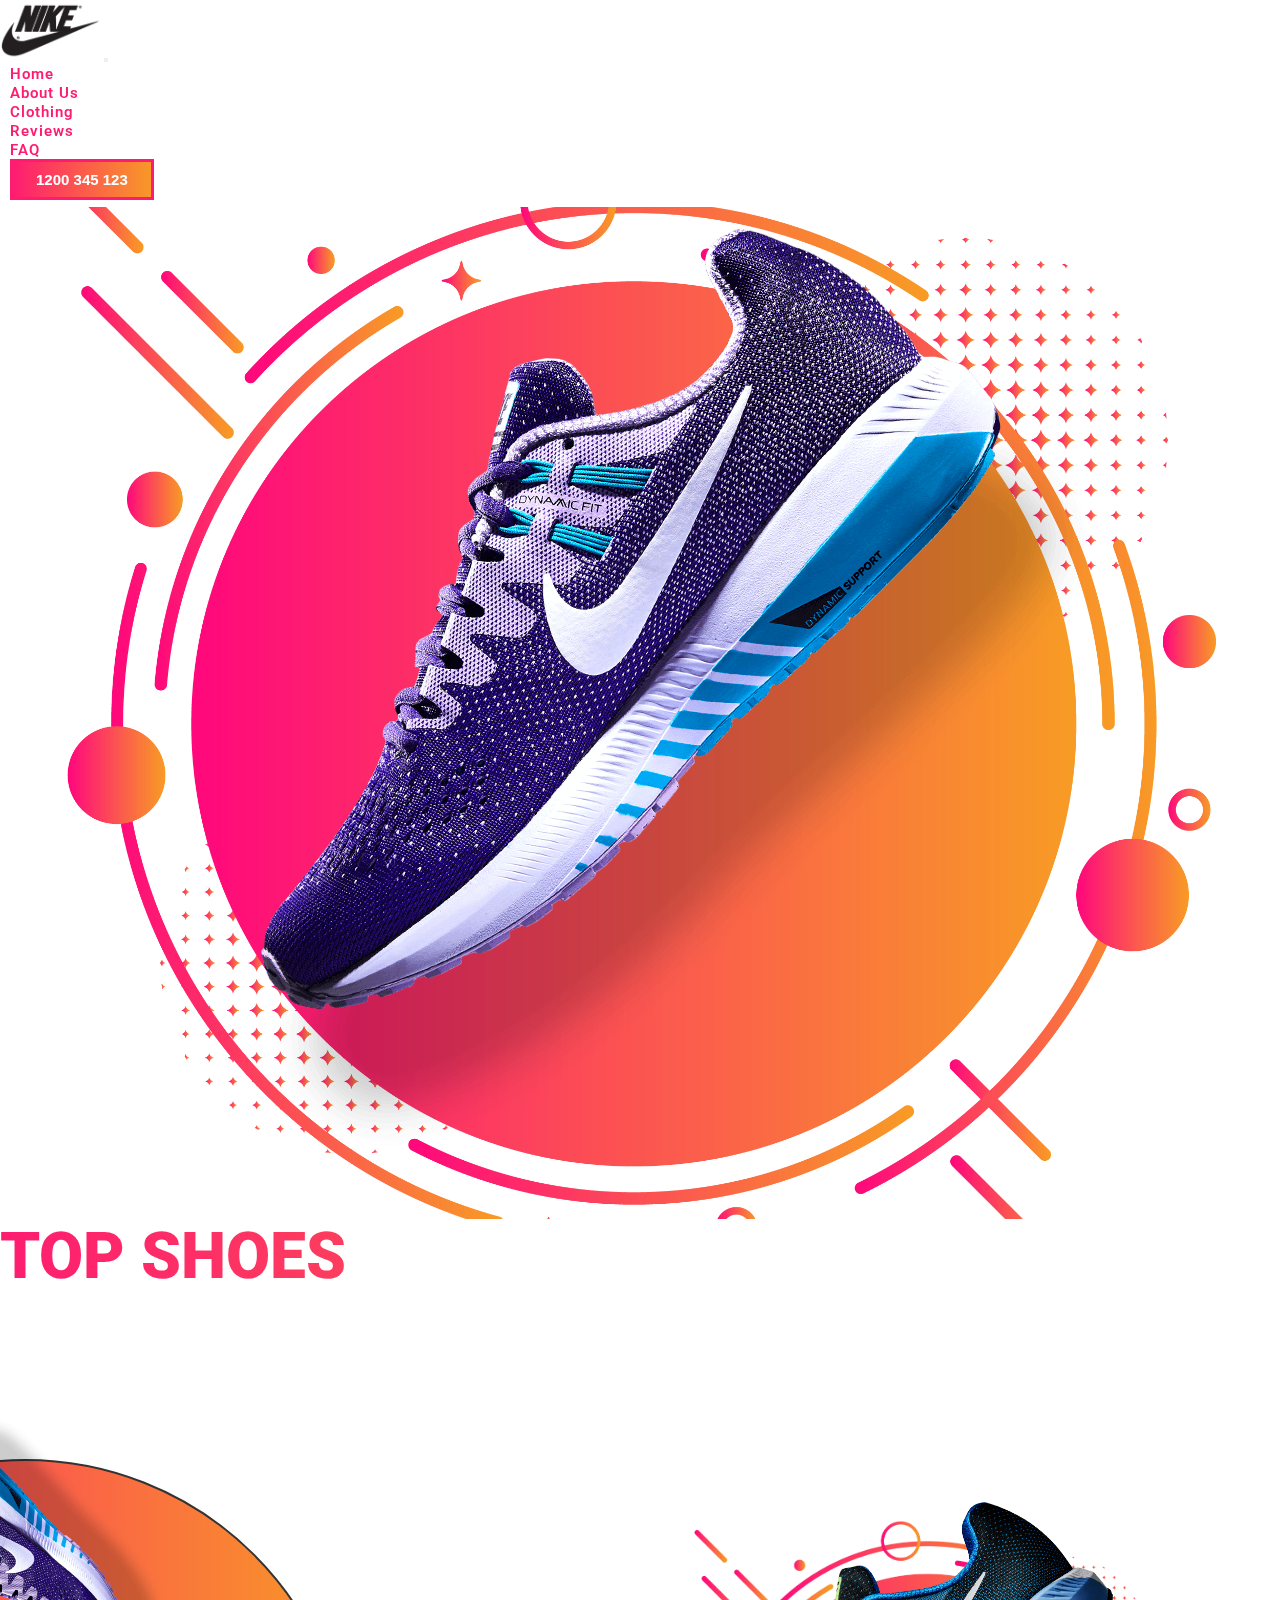
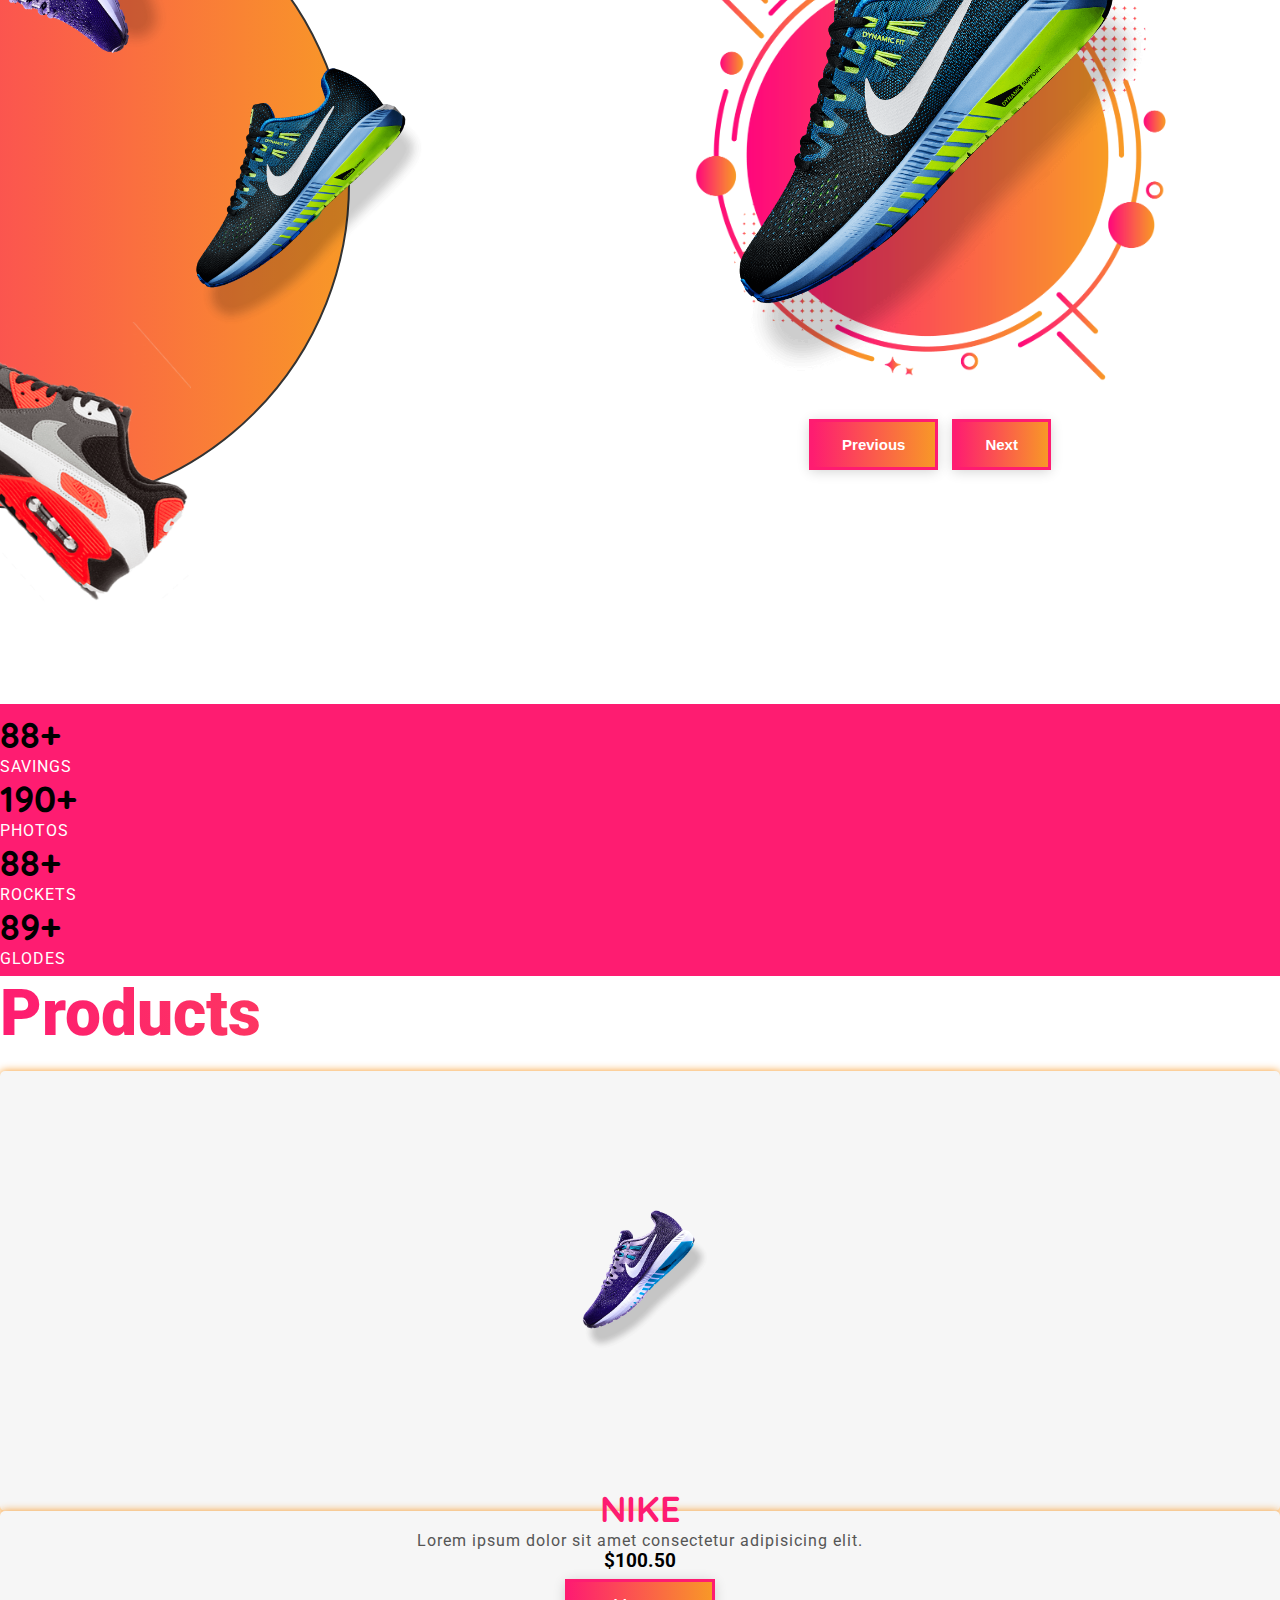
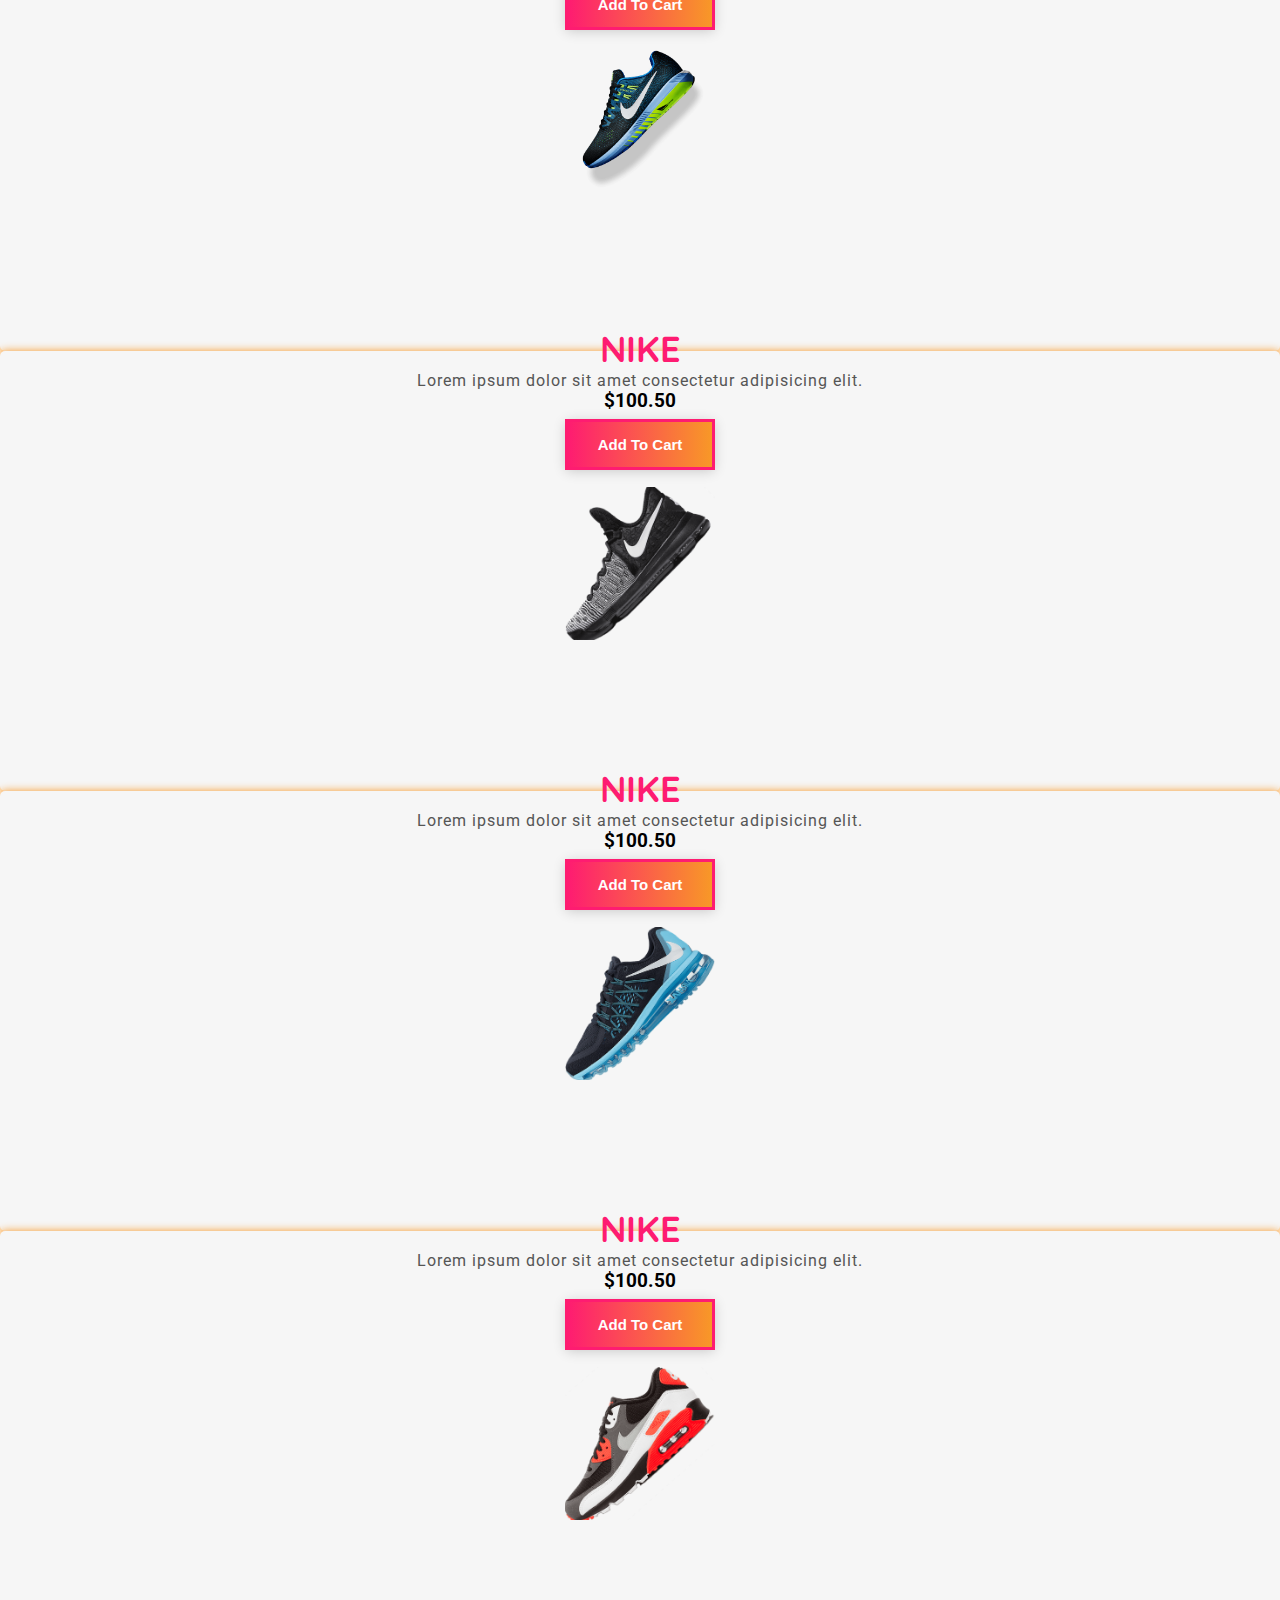
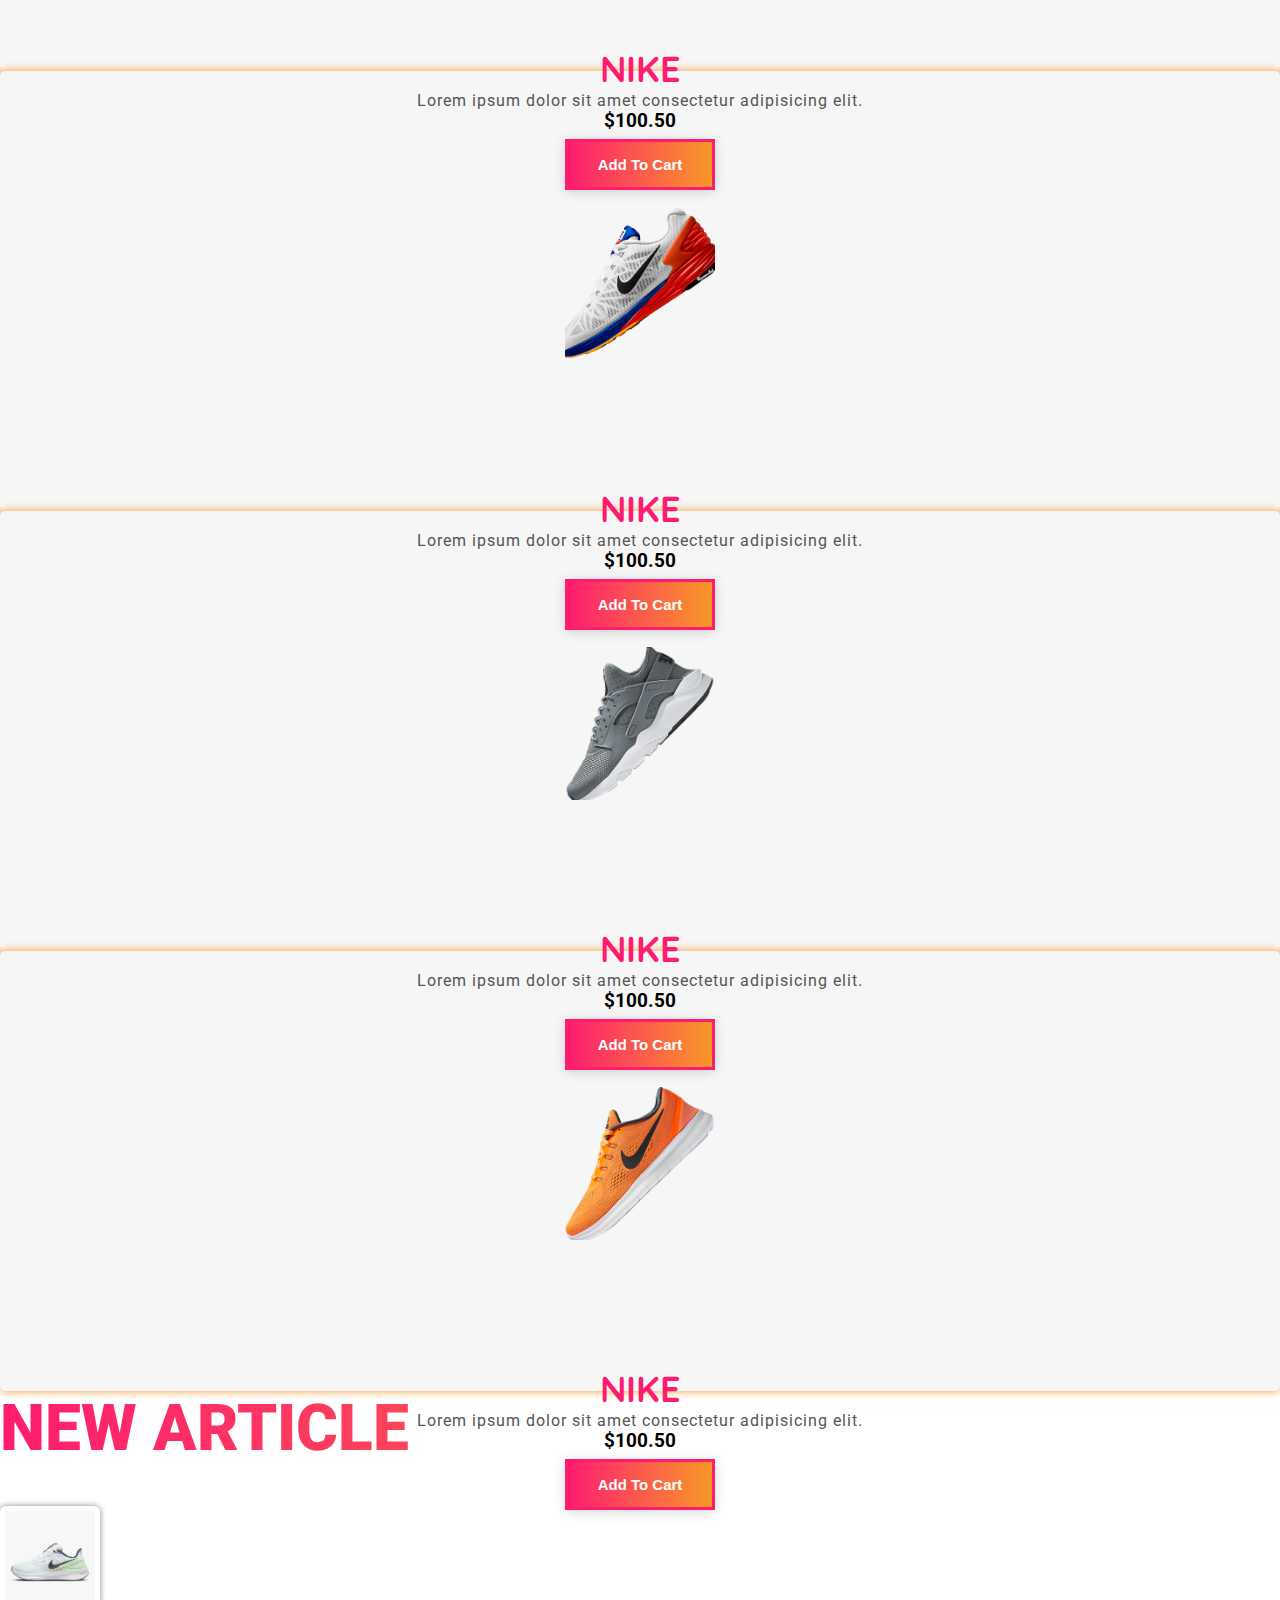
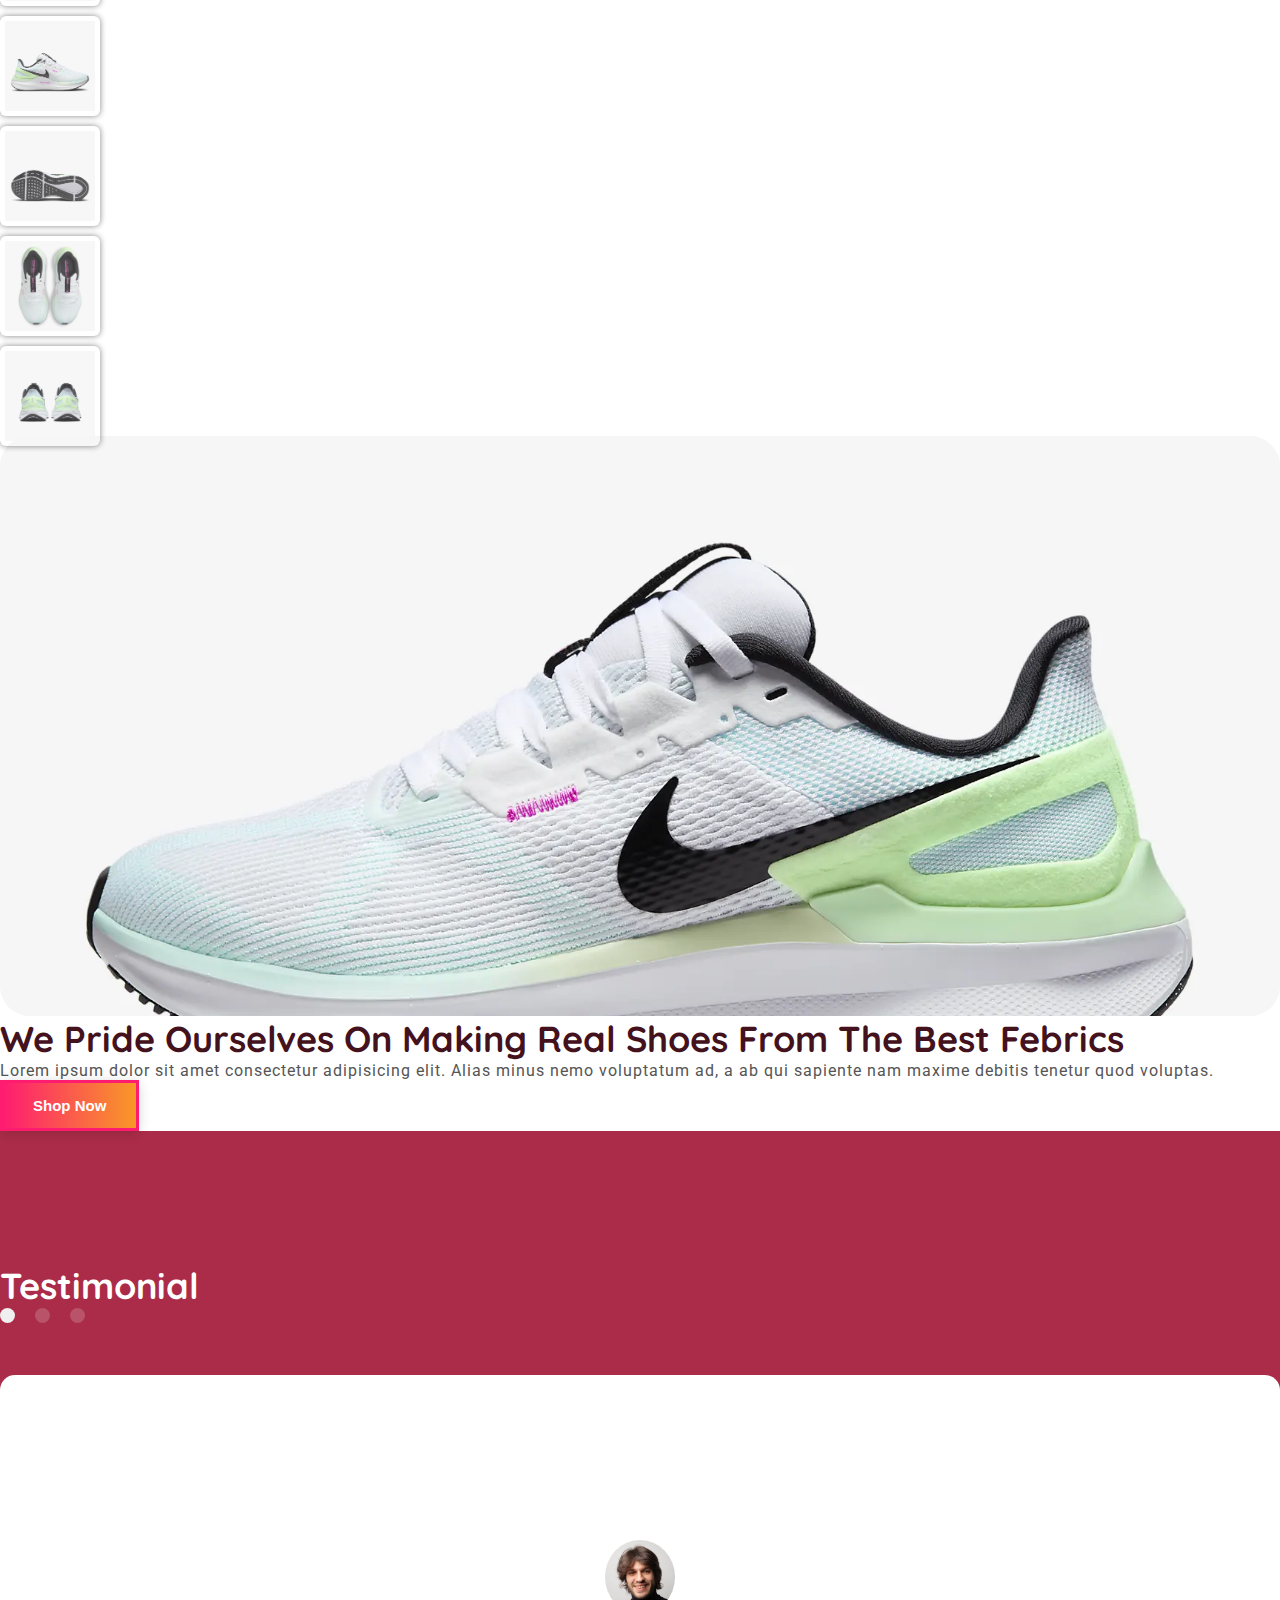
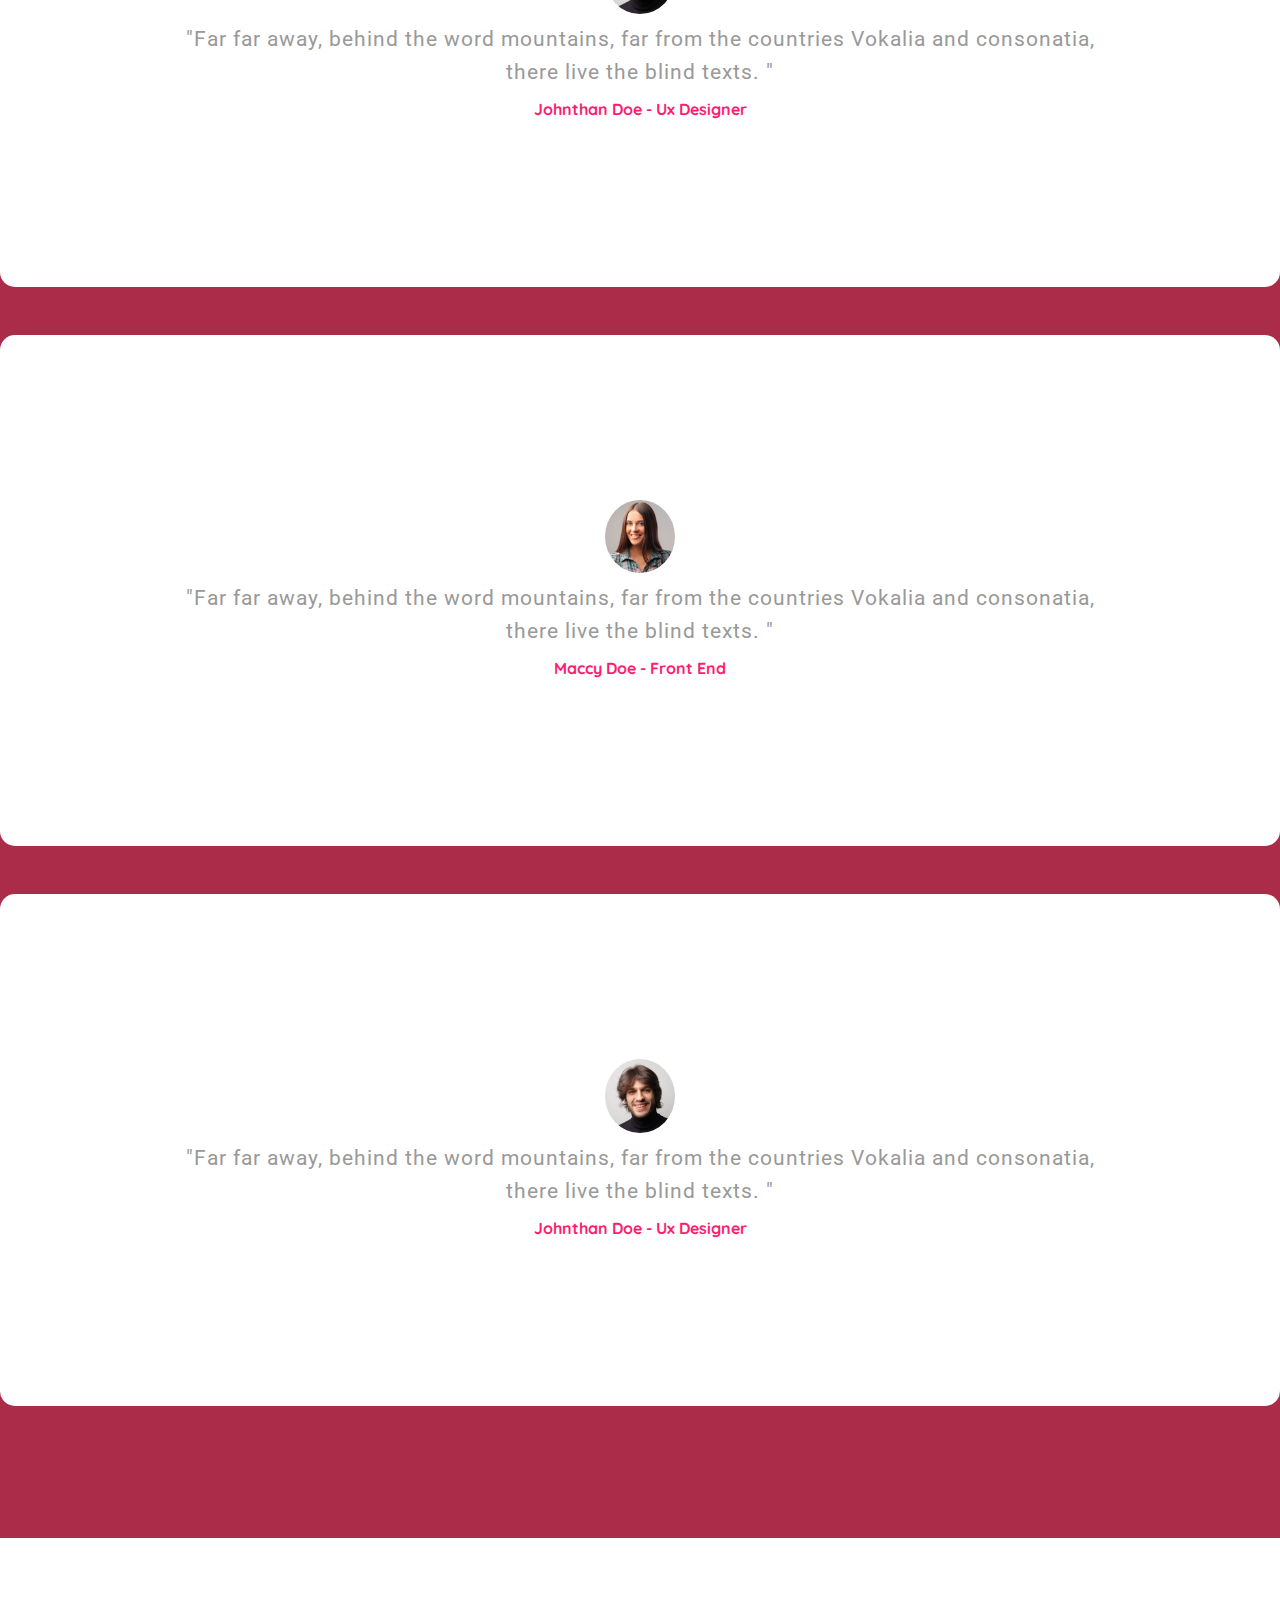
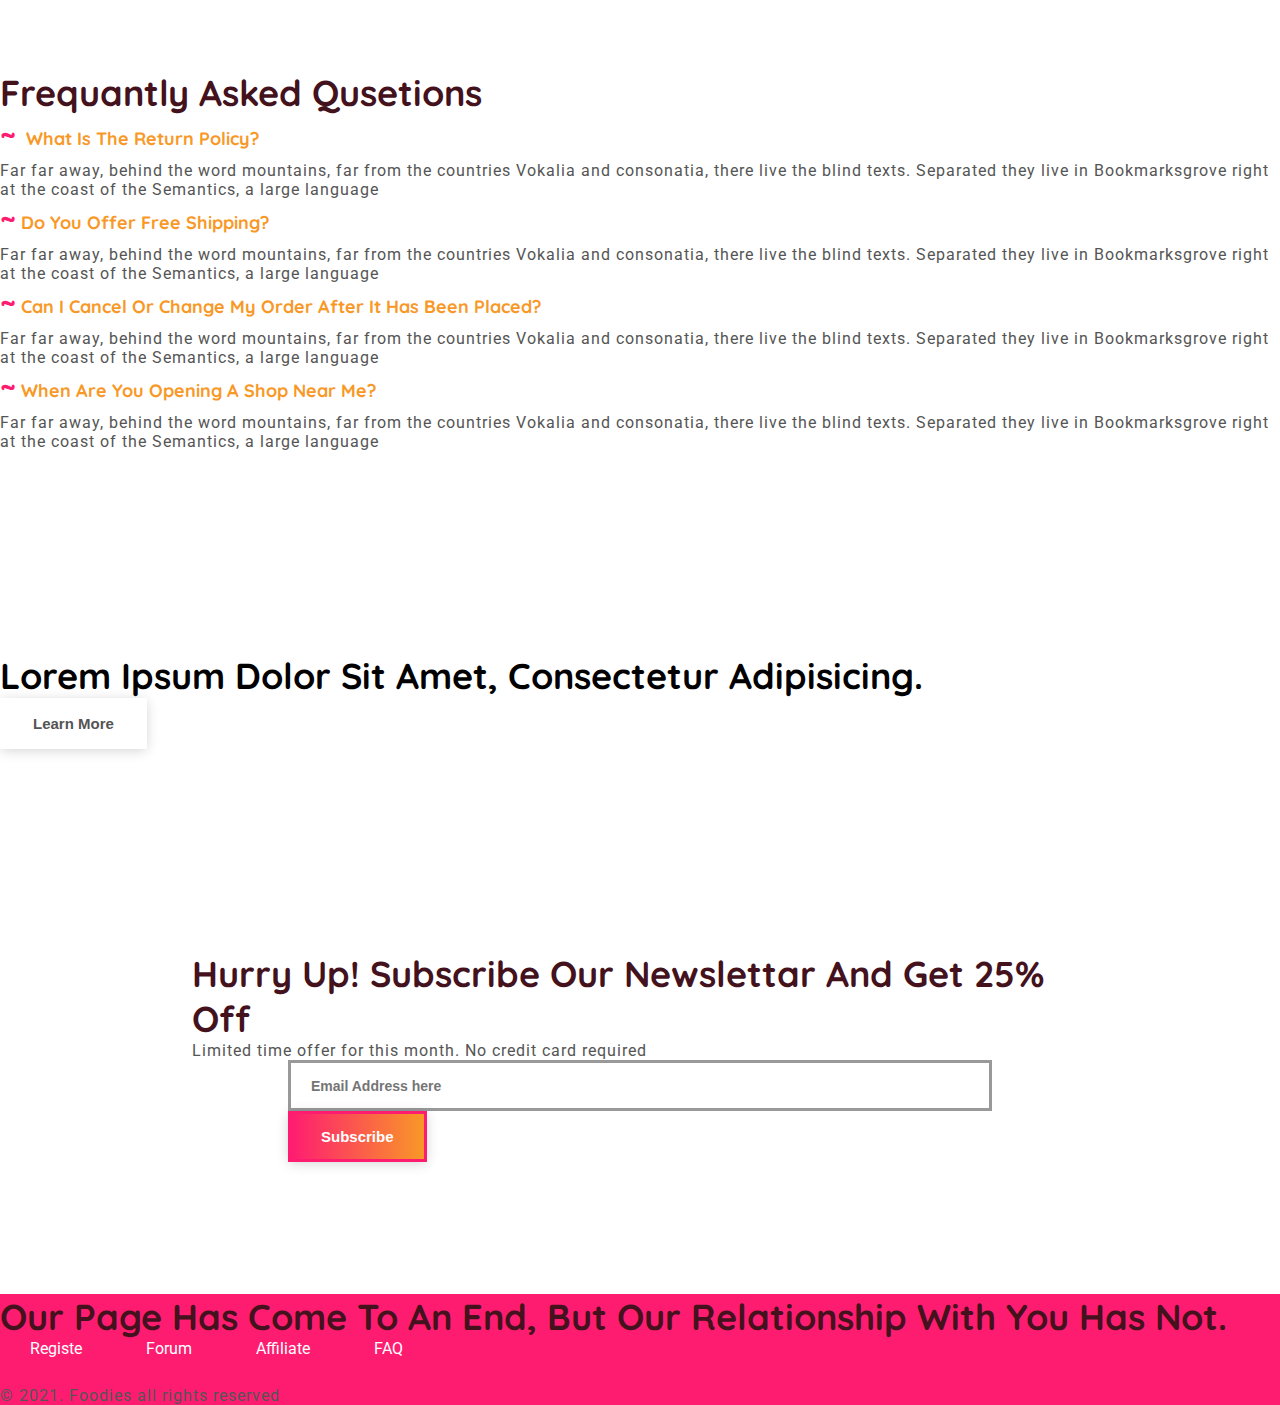
==== index.html @ 03cdfc80 "NIKE Website Project" ====
<!DOCTYPE html>
<html lang="en">

<head>
  <meta charset="UTF-8">
  <meta name="viewport" content="width=device-width, initial-scale=1.0">
  <title>NIKE</title>
  <link rel="shorcut icon"
  href="https://i.pinimg.com/736x/55/f6/8e/55f68e1fbbfb3a97de3447dea15fbe28.jpg">
  <!-- Bootstrap 5 -->
  <link href="https://cdn.jsdelivr.net/npm/bootstrap@5.0.2/dist/css/bootstrap.min.css" rel="stylesheet"
    integrity="sha384-EVSTQN3/azprG1Anm3QDgpJLIm9Nao0Yz1ztcQTwFspd3yD65VohhpuuCOmLASjC" crossorigin="anonymous">
  <link rel="stylesheet" href="https://cdnjs.cloudflare.com/ajax/libs/font-awesome/6.5.1/css/all.min.css"
    integrity="sha512-DTOQO9RWCH3ppGqcWaEA1BIZOC6xxalwEsw9c2QQeAIftl+Vegovlnee1c9QX4TctnWMn13TZye+giMm8e2LwA=="
    crossorigin="anonymous" referrerpolicy="no-referrer" />
  <!-- CSS -->
  <link rel="stylesheet" href="./Css/style.css">
  <link rel="stylesheet" href="./Css/responsive.css">
</head>

<body>
  <header>
    <nav class="navbar navbar-expand-lg navigation-wrap">
      <div class="container">
        <a class="navbar-brand" href="#"><img src="./Images/logo.png"></a>
        <button class="navbar-toggler" type="button" data-bs-toggle="collapse" data-bs-target="#navbarText"
          aria-controls="navbarNav" aria-expanded="false" aria-label="Toggle navigation">
          <i class="fas fa-stream navbar-toggler-icon"></i>
        </button>
        <div class="collapse navbar-collapse" id="navbarText">
          <ul class="navbar-nav ms-auto mb-2 mb-lg-0">
            <li class="nav-item">
              <a class="nav-link active" aria-current="page" href="./index.html">Home</a>
            </li>
            <li class="nav-item">
              <a class="nav-link" href="./about.html">About Us</a>
            </li>
            <li class="nav-item">
              <a class="nav-link" href="/cloths.html">Clothing</a>
            </li>
            <li class="nav-item">
              <a class="nav-link" href="#testimonial">Reviews</a>
            </li>
            <li class="nav-item">
              <a class="nav-link" href="#faq">FAQ</a>
            </li>
            <li><button class="main-btn">1200 345 123</button></li>
          </ul>
        </div>
      </div>
    </nav>
  </header>

  <!-- section-1 top-banner -->
  <section class="hero-section my-5" id="home">
    <div class="container-fluid">
      <div class="row align-items-center">
        <div class="hero-section-content col-lg-6 col-md-12">
          <h1 class="hero-heading my-5">
            NIKE COLLECTION
          </h1>
          <div class="hero-para">
            <p>Lorem ipsum, dolor sit amet consectetur adipisicing elit. Sint, ipsum. Odit, asperiores alias! Accusamus
              dignissimos quidem quas odio odit voluptate, enim architecto doloribus reprehenderit repellendus
              distinctio cupiditate. Officiis earum vero culpa, natus alias ea eius debitis totam et sed non similique
              aperiam, sit quis in laboriosam modi. Fugit accusantium corporis dolore dolores quidem consectetur quaerat
              odio distinctio, error voluptatibus voluptatem!</p>
          </div>
        </div>
        <div class="hero-section-img col-lg-6 col-md-12">
          <img src="./Images/shoes1.png" alt="Nike Shoes" class="img-fluid">
        </div>
      </div>
    </div>
  </section>

  <!-- section-2 top-banner -->
  <section class="top-shoes">
    <h1 class="hero-heading text-center mb-5">
      TOP SHOES
    </h1>
    <div class="home-section mb-5">
      <div class="circle-container">
        <div class="circle-menu">
          <div class="menu-item" id="item1"><img src="./Images/shoes1.png" alt=""></div>
          <div class="menu-item" id="item2"><img src="./Images/shoes2.png" alt=""></div>
          <div class="menu-item" id="item3"><img src="./Images/shoes6.png" alt=""></div>
          <div class="menu-item" id="item4"><img src="./Images/shoes5.png" alt=""></div>
        </div>
      </div>
      <div class="slider-container mt-5">
        <div class="container">
          <div class="slider">
            <div id="slides">
              <img src="./Images/shoes2.png" class="img">
              <img src="./Images/shoes1.png" class="img">
              <img src="./Images/shoes5.png" class="img">
              <img src="./Images/shoes6.png" class="img">
            </div>
          </div>
          <div class="buttons">
            <button id="prev" class="main-btn">Previous</button>
            <button id="next" class="main-btn">Next</button>
          </div>
        </div>
      </div>
    </div>
  </section>
  <!-- section-3 Counter -->
  <section id="counter">
    <section class="counter-section">
      <div class="container">
        <div class="row text-center">
          <div class="col-md-3 mb-lg-0 mb-md-0 mb-5">
            <h2 class="text-white">
              <span id="count1"></span>+
            </h2>
            <p>SAVINGS</p>
          </div>
          <div class="col-md-3 mb-lg-0 mb-md-0 mb-5">
            <h2 class="text-white">
              <span id="count2"></span>+
            </h2>
            <p>PHOTOS</p>
          </div>
          <div class="col-md-3 mb-lg-0 mb-md-0 mb-5">
            <h2 class="text-white">
              <span id="count3"></span>+
            </h2>
            <p>ROCKETS</p>
          </div>
          <div class="col-md-3 mb-lg-0 mb-md-0 mb-5">
            <h2 class="text-white">
              <span id="count4"></span>+
            </h2 class="text-white">
            <p>GLODES</p>
          </div>
        </div>
      </div>
    </section>
  </section>

  <!-- section-4 products -->
  <section id="products">
    <div class="container-fluid mt-5">
      <h1 class="hero-heading text-center sm-mt-5">
        Products
      </h1>
      <div class="row justify-content-center m-0 mt-lg-3">
        <div class="col-lg-3 col-md-6 col-sm-12 d-flex justify-content-center">
          <div class="card my-3">
            <div class="product-img">
              <img src="./Images/shoes1.png" alt="">
            </div>
            <div class="card-text">
              <h2>NIKE</h2>
              <p>Lorem ipsum dolor sit amet consectetur adipisicing elit.</p>
              <h3>$100.50</h3>
              <div class="product-stars">
                <i class="fa-solid fa-star"></i>
                <i class="fa-solid fa-star"></i>
                <i class="fa-solid fa-star"></i>
                <i class="fa-solid fa-star"></i>
                <i class="fa-solid fa-star"></i>
              </div>
              <button class="main-btn">Add to Cart</button>
            </div>
          </div>
        </div>
        <div class="col-lg-3 col-md-6 col-sm-12 d-flex justify-content-center">
          <div class="card my-3">
            <div class="product-img">
              <img src="./Images/shoes2.png" alt="">
            </div>
            <div class="card-text">
              <h2>NIKE</h2>
              <p>Lorem ipsum dolor sit amet consectetur adipisicing elit.</p>
              <h3>$100.50</h3>
              <div class="product-stars">
                <i class="fa-solid fa-star"></i>
                <i class="fa-solid fa-star"></i>
                <i class="fa-solid fa-star"></i>
                <i class="fa-solid fa-star"></i>
                <i class="fa-solid fa-star-half-stroke"></i>
              </div>
              <button class="main-btn">Add to Cart</button>
            </div>
          </div>
        </div>
        <div class="col-lg-3 col-md-6 col-sm-12 d-flex justify-content-center">
          <div class="card my-3">
            <div class="product-img">
              <img src="./Images/shoes9.png" alt="">
            </div>
            <div class="card-text">
              <h2>NIKE</h2>
              <p>Lorem ipsum dolor sit amet consectetur adipisicing elit.</p>
              <h3>$100.50</h3>
              <div class="product-stars">
                <i class="fa-solid fa-star"></i>
                <i class="fa-solid fa-star"></i>
                <i class="fa-solid fa-star"></i>
                <i class="fa-solid fa-star"></i>
                <i class="fa-regular fa-star"></i>
              </div>
              <button class="main-btn">Add to Cart</button>
            </div>
          </div>
        </div>
        <div class="col-lg-3 col-md-6 col-sm-12 d-flex justify-content-center">
          <div class="card my-3">
            <div class="product-img">
              <img src="./Images/shoes5.png" alt="">
            </div>
            <div class="card-text">
              <h2>NIKE</h2>
              <p>Lorem ipsum dolor sit amet consectetur adipisicing elit.</p>
              <h3>$100.50</h3>
              <div class="product-stars">
                <i class="fa-solid fa-star"></i>
                <i class="fa-solid fa-star"></i>
                <i class="fa-solid fa-star"></i>
                <i class="fa-solid fa-star-half-stroke"></i>
                <i class="fa-regular fa-star"></i>
              </div>
              <button class="main-btn">Add to Cart</button>
            </div>
          </div>
        </div>
      </div>

      <div class="row justify-content-center m-0 mt-lg-3">
        <div class="col-lg-3 col-md-6 col-sm-12 d-flex justify-content-center">
          <div class="card my-3">
            <div class="product-img">
              <img src="./Images/shoes6.png" alt="">
            </div>
            <div class="card-text">
              <h2>NIKE</h2>
              <p>Lorem ipsum dolor sit amet consectetur adipisicing elit.</p>
              <h3>$100.50</h3>
              <div class="product-stars">
                <i class="fa-solid fa-star"></i>
                <i class="fa-solid fa-star"></i>
                <i class="fa-solid fa-star"></i>
                <i class="fa-solid fa-star"></i>
                <i class="fa-solid fa-star-half-stroke"></i>

              </div>
              <button class="main-btn">Add to Cart</button>
            </div>
          </div>
        </div>
        <div class="col-lg-3 col-md-6 col-sm-12 d-flex justify-content-center">
          <div class="card my-3">
            <div class="product-img">
              <img src="./Images/shoes3.png" alt="">
            </div>
            <div class="card-text">
              <h2>NIKE</h2>
              <p>Lorem ipsum dolor sit amet consectetur adipisicing elit.</p>
              <h3>$100.50</h3>
              <div class="product-stars">
                <i class="fa-solid fa-star"></i>
                <i class="fa-solid fa-star"></i>
                <i class="fa-solid fa-star"></i>
                <i class="fa-regular fa-star"></i>
                <i class="fa-regular fa-star"></i>
              </div>
              <button class="main-btn">Add to Cart</button>
            </div>
          </div>
        </div>
        <div class="col-lg-3 col-md-6 col-sm-12 d-flex justify-content-center">
          <div class="card my-3">
            <div class="product-img">
              <img src="./Images/shoes7.png" alt="">
            </div>
            <div class="card-text">
              <h2>NIKE</h2>
              <p>Lorem ipsum dolor sit amet consectetur adipisicing elit.</p>
              <h3>$100.50</h3>
              <div class="product-stars">
                <i class="fa-solid fa-star"></i>
                <i class="fa-solid fa-star"></i>
                <i class="fa-solid fa-star"></i>
                <i class="fa-solid fa-star"></i>
                <i class="fa-solid fa-star-half-stroke"></i>
              </div>
              <button class="main-btn">Add to Cart</button>
            </div>
          </div>
        </div>
        <div class="col-lg-3 col-md-6 col-sm-12 d-flex justify-content-center">
          <div class="card my-3">
            <div class="product-img">
              <img src="./Images/shoes8.png" alt="">
            </div>
            <div class="card-text">
              <h2>NIKE</h2>
              <p>Lorem ipsum dolor sit amet consectetur adipisicing elit.</p>
              <h3>$100.50</h3>
              <div class="product-stars">
                <i class="fa-solid fa-star"></i>
                <i class="fa-solid fa-star"></i>
                <i class="fa-solid fa-star"></i>
                <i class="fa-solid fa-star"></i>
                <i class="fa-solid fa-star"></i>
              </div>
              <button class="main-btn">Add to Cart</button>
            </div>
          </div>
        </div>
      </div>
    </div>
  </section>

  <!-- section-5 Shoes-view -->
  <section id="shoes-view">
    <div class="container mt-5">
      <h1 class="hero-heading text-center sm-mt-5">
        NEW ARTICLE
      </h1>
      <div class="row d-flex justify-content-center align-items-center">
        <div class="col-lg-8 col-md-12 col-sm-12 d-flex  flex-column flex-lg-row">
          <div class="side-img-container">
            <img src="Images/img-view-shoes/shoe1.png" alt="">
            <img src="./Images/img-view-shoes/shoe2.png" alt="">
            <img src="./Images/img-view-shoes/shoe3.png" alt="">
            <img src="./Images/img-view-shoes/shoe4.png" alt="">
            <img src="./Images/img-view-shoes/shoe5.png" alt="">
          </div>
          <div class="img-view-container p-4">
            <img src="./Images/img-view-shoes/shoe1.png" alt="">
          </div>
        </div>
        <div class="col-lg-4 col-md-12 col-sm-12 my-5 ">
          <div class="side-content">
            <h2>We pride ourselves on making real shoes from the best febrics</h2>
            <p>Lorem ipsum dolor sit amet consectetur adipisicing elit. Alias minus nemo voluptatum ad, a ab qui
              sapiente
              nam maxime debitis tenetur quod voluptas.</p>
            <button class="main-btn mt-4">Shop Now</button>
          </div>
        </div>
      </div>
    </div>
  </section>

      <!-- section-6 Testimonial -->
  <section id="testimonial">
    <div class="wrapper testimonial-section">
      <div class="container text-center">
        <div class="text-center pb-4">
          <h2>Testimonial</h2>
        </div>
        <div class="row">
          <div class="col-sm-12 col-lg-10 offset-lg-1">
            <div id="carouselExampleDark" class="carousel slide" data-bs-ride="carousel">
              <div class="carousel-indicators">
                <button type="button" data-bs-target="#carouselExampleDark" data-bs-slide-to="0" class="active"
                  area-current="true" area-lable="slide 1"></button>
                <button type="button" data-bs-target="#carouselExampleDark" data-bs-slide-to="1"
                  area-lable="slide 2"></button>
                <button type="button" data-bs-target="#carouselExampleDark" data-bs-slide-to="2"
                  area-lable="slide 3"></button>
              </div>
              <div class="carousel-inner">
                <div class="carousel-item active">
                  <div class="carousel-caption">
                    <img src="./Images/review/review-1.jpg">
                    <p>"Far far away, behind the word mountains, far from the countries Vokalia and consonatia, there
                      live the blind texts. "</p>
                    <h5>Johnthan Doe - Ux Designer</h5>
                  </div>
                </div>
                <div class="carousel-item">
                  <div class="carousel-caption">
                    <img src="./Images/review/review-2.jpg">
                    <p>"Far far away, behind the word mountains, far from the countries Vokalia and consonatia, there
                      live the blind texts. "</p>
                    <h5>Maccy Doe - Front End</h5>
                  </div>
                </div>
                <div class="carousel-item">
                  <div class="carousel-caption">
                    <img src="./Images/review/review-1.jpg">
                    <p>"Far far away, behind the word mountains, far from the countries Vokalia and consonatia, there
                      live the blind texts. "</p>
                    <h5>Johnthan Doe - Ux Designer</h5>
                  </div>
                </div>
              </div>
            </div>
          </div>
        </div>
      </div>
    </div>
  </section>


      <!-- section-7 FAQs -->
  <section id="faq">
    <div class="faq wrapper">
      <div class="container">
        <div class="row">
          <div class="col-sm-12">
            <div class="text-center pb-4">
              <h2>Frequantly Asked qusetions</h2>
            </div>
          </div>
        </div>
        <div class="row pt-5">
          <div class="col-sm-6 mb-4">
            <h4><span>~</span> What is the return policy?</h4>
            <p>Far far away, behind the word mountains, far from the countries Vokalia and consonatia, there
              live the blind texts. Separated they live in Bookmarksgrove right at the coast of the Semantics, a large
              language</p>
          </div>
          <div class="col-sm-6 mb-4">
            <h4><span>~</span>Do you offer free shipping?</h4>
            <p>Far far away, behind the word mountains, far from the countries Vokalia and consonatia, there
              live the blind texts. Separated they live in Bookmarksgrove right at the coast of the Semantics, a large
              language</p>
          </div>
          <div class="col-sm-6 mb-4">
            <h4><span>~</span>Can I cancel or change my order after it has been placed?</h4>
            <p>Far far away, behind the word mountains, far from the countries Vokalia and consonatia, there
              live the blind texts. Separated they live in Bookmarksgrove right at the coast of the Semantics, a large
              language</p>
          </div>
          <div class="col-sm-6 mb-4">
            <h4><span>~</span>when are you opening a shop near me?</h4>
            <p>Far far away, behind the word mountains, far from the countries Vokalia and consonatia, there
              live the blind texts. Separated they live in Bookmarksgrove right at the coast of the Semantics, a large
              language</p>
          </div>
        </div>
      </div>
    </div>
  </section>

  <!-- section-8 book-food -->
  <section id="book-food">
    <div class="book-food">
      <div class="container book-food-text">
        <div class="row text-center">
          <div class="col-lg-9 col-md-12 text-light">
            <h2>Lorem ipsum dolor sit amet, consectetur adipisicing.</h2>
          </div>
          <div class="col-lg-3 col-md-12 mt-lg-0 mt-4">
            <button class="white-btn">Learn More</button>
          </div>
        </div>
      </div>
    </div>
  </section>

      <!-- section-9 Neslettar -->
  <section id="newslettar">
    <div class="newslettar wrapper">
      <div class="container">
        <div class="row">
          <div class="col-sm-12">
            <div class="text-content text-center pb-4">
              <h2 class="main-h2">Hurry up! Subscribe our newslettar and get 25% off</h2>
              <p>Limited time offer for this month. No credit card required</p>
            </div>
            <form class="newsletter">
              <div class="row">
                <div class="col-md-8 col-12">
                  <input type="email" class="form-control" placeholder="Email Address here" name="email">
                </div>
                <div class="col-md-4 col-12">
                  <button class="main-btn" type="submit">Subscribe</button>
                </div>
              </div>
            </form>
          </div>
        </div>
      </div>
    </div>
  </section>

      <!-- section-10 Footer-->
  <section id="footer">
    <div class="footer py-5">
      <div class="container">
        <h2 class="main-h2 text-center text-light my-5">Our page has come to an end, but our relationship with you has
          not.</h2>
        <div class="row">
          <div class="col-md-12 text-center">
            <a href="#" class="footer-link">Registe</a>
            <a href="#" class="footer-link">Forum</a>
            <a href="#" class="footer-link">Affiliate</a>
            <a href="#" class="footer-link">FAQ</a>
            <div class="footer-social pt-4 text-center">
              <a href="#"><i class="fab fa-facebook-f"></i></a>
              <a href="#"><i class="fab fa-twitter"></i></a>
              <a href="#"><i class="fab fa-youtube"></i></a>
              <a href="#"><i class="fab fa-dribbble"></i></a>
              <a href="#"><i class="fab fa-linkedin"></i></a>
              <a href="#"><i class="fab fa-instagram"></i></a>
            </div>
          </div>
          <div class="col-sm-12">
            <div class="footer-copy">
              <div class="copy-right text-center pt-5">
                <p class="text-light"> © 2021. Foodies all rights reserved</p>
              </div>
            </div>
          </div>
        </div>
      </div>
    </div>
  </section>


  <!-- Javascript -->
  <script src="./Js/script.js"></script>
  <!-- Bootstrap -->
  <script src="https://cdn.jsdelivr.net/npm/@popperjs/core@2.9.2/dist/umd/popper.min.js"
    integrity="sha384-IQsoLXl5PILFhosVNubq5LC7Qb9DXgDA9i+tQ8Zj3iwWAwPtgFTxbJ8NT4GN1R8p"
    crossorigin="anonymous"></script>
  <script src="https://cdn.jsdelivr.net/npm/bootstrap@5.0.2/dist/js/bootstrap.min.js"
    integrity="sha384-cVKIPhGWiC2Al4u+LWgxfKTRIcfu0JTxR+EQDz/bgldoEyl4H0zUF0QKbrJ0EcQF"
    crossorigin="anonymous"></script>
</body>

</html>
---- Css/style.css ----
@import url('https://fonts.googleapis.com/css2?family=Quicksand:wght@500&family=Roboto&display=swap');

*,
*:after,
*::before {
    -webkit-box-sizing: border-box;
    box-sizing: border-box;
    margin: 0;
    padding: 0;
}

:active,
:hover,
:focus {
    outline: 0 !important;
    outline-offset: 0;
}

a,
a:hover {
    text-decoration: none;
}

a:hover {
    color: var(--primary-color) !important;
}

ul,
ol {
    margin: 0;
    padding: 0;
}

/* variable define  */

:root {
    --primary-color: #FE1C71;
    --secondary-color: #F89827;
    --third-color: #f98169;
    --white-color: #fff;
    --text-color: #555;
    --text-gray: #999;
    --black-color: #000;
    --primary-font: 'Roboto', sans-serif;
    --secondary-font: 'Quicksand', sans-serif;
}

html {
    scroll-behavior: smooth;
}

body {
    font-family: var(--primary-font);
    font-size: 100%;
    font-weight: 400;
}


/* 
==================================
    Custom Scrollbar
==================================
*/

::-webkit-scrollbar {
    width: 0.625rem;
}

::-webkit-scrollbar-track {
    background: var(--white-color);

}

::-webkit-scrollbar-thumb {
    background: var(--primary-color);
}

/* 
==================================
    Custom Css
==================================
*/
h1 {
    font-size: 3rem;
    font-weight: 900;
    margin-bottom: 3rem;
    color: var(--secondary-color);
}

h2 {
    font-weight: 700;
    font-size: 2.25rem;
    text-transform: capitalize;
    font-family: var(--secondary-font);
}

h4 {
    color: var(--secondary-color);
    font-family: var(--secondary-font);
    text-transform: capitalize;
    font-size: 18px;
    font-weight: 800;
    margin-bottom: 0.5rem;
}

h5 {
    color: var(--primary-color);
    text-transform: capitalize;
    font-family: var(--secondary-font);
    font-size: 1rem;
    font-weight: 700;
    margin-bottom: 0.5rem;
}

p {
    font-size: 1rem;
    color: var(--text-color);
    font-weight: 400;
    letter-spacing: 1px;
}

.main-btn {
    display: inline-block;
    padding: 0.626rem 1.875rem;
    line-height: 1.5625rem;
    background: linear-gradient(to right, var(--primary-color), var(--secondary-color));
    border: 0.1875rem solid var(--primary-color);
    color: var(--white-color);
    font-size: 0.9375rem;
    font-weight: 600;
    text-transform: capitalize;
    box-shadow: 0px 2px 12px -1px rgb(0 0 0 / 19%);
    -webkit-transition: all -4s ease-out 0s;
    -o-transition: all -4s ease-out 0s;
    -moz-transition: all -4s ease-out 0s;
    transition: all -4s ease-out 0s;
}

.white-btn {
    display: inline-block;
    padding: 0.626rem 1.875rem;
    line-height: 1.5625rem;
    background-color: var(--white-color);
    border: 0.1875rem solid var(--white-color);
    color: var(--text-color);
    font-size: 0.9375rem;
    font-weight: 600;
    text-transform: capitalize;
    box-shadow: 0px 2px 12px -1px rgb(0 0 0 / 19%);
    -webkit-transition: all -4s ease-out 0s;
    -o-transition: all -4s ease-out 0s;
    -moz-transition: all -4s ease-out 0s;
    transition: all -4s ease-out 0s;
}

.main-btn:hover {
    background: transparent;
    color: var(--primary-color);
}

.white-btn:hover {
    background-color: transparent;
    color: var(--primary-color);
    border-color: var(--primary-color);
}

.wrapper {
    padding-top: 8.25rem;
    padding-bottom: 8.25rem;
}

.text-content {
    width: 70%;
    margin: auto;
}

/* 
==================================
    header design
==================================
*/

.navigation-wrap {
    position: fixed;
    width: 100%;
    left: 0;
    top: 0;
    z-index: 1000;
    -webkit-transition: all 0.3s ease-out;
    transition: all 0.3s ease-out;
    height: 80px;
    background: var(--white-color);
    box-shadow: 0 0.125rem 1.75rem 0 rgb(0, 0, 0,0.09);
}


.navigation-wrap .nav-item {
    padding: 0 0.625rem;
    transition: all 200ms linear;
    color: var(--primary-color);

}

.navbar-collapse {
    background: var(--white-color);
}

.navbar-toggler:focus {
    outline: unset;
    border: unset;
    box-shadow: none;
}

.navbar-brand img {
    object-fit: cover;
    height: 60px;
    width: 100px;
}

.nav-link {
    font-size: 0.9375rem;
    font-weight: 600;
    text-transform: capitalize;
    color: var(--primary-color);
    letter-spacing: 1px;
}

.navigation-wrap .main-btn {
    padding: 0.3125rem 1.4375rem;
    box-shadow: none;
    margin-left: 0.625rem;
}


.navigation-wrap.scroll-on{
    position: fixed;
    top: 0;
    left: 0;
    width: 100%;
    background: var(--white-color);
    box-shadow: 0 0.125rem 1.75rem 0 rgb(0, 0, 0,0.09);
    transition: all .15s ease-in-out 0s;
}

/* 
==================================
    Main design
==================================
*/

.hero-section {
    display: flex;
    justify-content: center;
    align-items: center;
    height: auto;
}

.hero-section-content {
    padding: 20px;
}

.hero-section-img {
    background: url("../Images/bg1.png");
    background-size: cover;
    background-position: center;
    display: flex;
    justify-content: center;
    align-items: center;
    height: 100%;
    
}

.hero-section-img img {
    max-width: 100%;
    height: auto;
}

.hero-heading {
    font-size: 4rem;
    margin-bottom: 20px;
    background: linear-gradient(to right, #FE1C71, #F89827);
    -webkit-background-clip: text;
    -webkit-text-fill-color: transparent;
    background-clip: text;
    color: transparent;

}

.hero-para p {
    font-size: 1rem;
    line-height: 1.5;
}


.home-section {
    display: flex;
    align-items: center;
    height: calc(100vh - 60px);
    margin: 0;
    background-color: #f0f0f0;
    justify-content: space-between;
    background: var(--white-color);
    margin-top: 70px;
    
}

.circle-container {
    position: relative;
    width: 650px;
    height: 650px;

}

.circle-menu {
    width: 100%;
    height: 100%;
    border: 2px solid #333;
    border-radius: 50%;
    position: relative;
    transform: rotate(0deg);
    transition: transform 0.5s;
    left: -300px;
    background: linear-gradient(to right, #FE1C71, #F89827);

}

.menu-item {
    position: absolute;
    width: 40px;
    height: 40px;
    background-color: #4CAF50;
    color: white;
    display: flex;
    align-items: center;
    justify-content: center;
    border-radius: 50%;
}

#item1 {
    top: 10%;
    left: 50%;
    transform: translate(-50%, -50%);
    transform: rotate(270deg);
}

#item2 {
    top: 50%;
    left: 90%;
    transform: translate(-50%, -50%);
    transform: rotate(0deg);
}

#item3 {
    top: 90%;
    left: 50%;
    transform: translate(-50%, -50%);
    transform: rotate(90deg);
}

#item4 {
    top: 50%;
    left: 10%;
    transform: translate(-50%, -50%);
    transform: rotate(180deg);
}

.buttons {
    justify-content: center;
    display: flex;
    align-items: center;

}


.buttons button{
    margin: 7px;
}

.menu-item img {
    object-fit: cover;
    width: 300px;
    height: auto;
    max-width: 280px;
}

.slider-container {
    display: grid;
    grid-template-rows: 2fr 1fr;
    height: 100vh;   
    margin-top: 150px;
    margin-right: 100px;
}

.slider {
    background: url("../Images/bg1.png");
    background-size: cover;
    background-position: center;
    position: relative;
    width: 100%;
    max-width: 500px;
    margin: auto;
    overflow: hidden;
    display: flex;
    height: auto;
    justify-content: center;
    margin-top: 80px;

}

#slides {
    display: flex;
    transition: transform 0.5s ease;
}

#slides img {
    width: 100%;
    height: auto;
}


/* 
==================================
    Counter Design
==================================
*/


.counter-section{
    background-color: var(--primary-color);
    padding: .5rem 0;
    margin-top: 100px;
}

.counter-section p{
    color: var(--white-color);
    text-transform: uppercase;
}


/* 
==================================
    Product Section Design
==================================
*/


#products .card{
    width: 100%;
    height: 440px;
    box-shadow: 0 0 8px #F89827;
    border-radius: 5px;
    text-align: center;
    padding: 10px 20px;
    background: #f6f6f6;
  
}

.product-img{
    display: flex;
    align-items: center;
    justify-content: center;
    height: 405px;
}

.product-img img{
    width: 150px;
    margin: 15px 0;
    transition: 0.3s;
    object-fit: cover;
    height: 153PX;
}

#products .card:hover img{
    transform: scale(1.2);
}

.card .card-text h2{
    margin: 0;
    color: var(--primary-color);
}

.card .card-text .product-stars{
    color: orange;
    margin-bottom: 7px;
    cursor: pointer;
}


.side-img-container{
    display: flex;
    flex-direction: column;
    position: relative;
    top: 15px;
    width: 100px;
    margin-right: 30px;
}

.side-img-container img{
    width: 100px;
    height: 100px;
    object-fit: cover;
    margin: 5px 0;
    cursor: pointer;
    display: block;
    border-radius: 6px;
    padding: 5px 5px;
    box-shadow: 0 0 6px rgba(0, 0, 0, 0.6);
    opacity: 0.8;
}

.side-img-container img:hover{
    opacity: 1;
}

.img-view-container{
    object-fit: cover;
    width: 100%;
    height: 580px;
}

.img-view-container img{
    width: 100%;
    height: 100%;
    object-fit: cover;
    border-radius: 30px;
}


.side-content h2{
    color: #43121d;
}

/* 
==================================
    testimonial section design
==================================
*/

.testimonial-section{
    background-color: #AB2C48;
}
.testimonial-section h2{
    color: var(--white-color);
}
.testimonial-section .carousel-item{
    margin-top: 3rem;
    padding: 10rem 3.125rem;
    background-color: var(--white-color);
    border-radius: 0.9375rem;
    text-align: center;
}

.testimonial-section .carousel-caption img{
    max-width: 5rem;
    border-radius: 50%;
    padding: 0.3125rem;
}
.testimonial-section .carousel-item .carousel-caption p{
    font-size: 1.3125rem;
    line-height: 2.0625rem;
    padding: 0 11% 0.625rem;
    color: var(--text-gray);
}

.testimonial-section .carousel-indicators{
    bottom: -2.8125rem;
}
.testimonial-section .carousel-indicators button{
    width: 15px; ;
    height: 15px;
    outline: none;
    border-radius: 50%;
    border: none;
    margin-right: 1rem;
    opacity: 0.2;
}

.testimonial-section .carousel-indicators button.active{
    opacity: 1;
}
/* 
==================================
    FAQ section design
==================================
*/
.faq h4 span{
    color: var(--primary-color);
    font-size: 1.875rem;
    margin-right:0.3125rem;
}

.book-food{
    width: 100%;
    background: url("../Images/bg2.jpg") no-repeat center;
    background-size: cover;
    background-attachment: fixed;
    background-position: 0 71.9125px;
    padding: 4.375rem 0;
}

.faq h2{
    color: #43121d;
}

/* 
==================================
    Form control
==================================
*/

.newsletter{
    width: 55%;
    margin: 0 auto;
}

.newsletter  .form-control{
    height: 3.225rem;
    padding: 0 1.25rem;
    font-size: 0.875rem;
    font-weight: 700;
    width: 100%;
    border: none;
    border-radius: 0;
    background: transparent;
    border: 0.1875rem solid var(--text-gray);
    color: var(--black-color);
}

.newsletter  .form-control:hover,
.newsletter  .form-control:focus{
    outline: none;
    box-shadow: none;
    border-color: var(--primary-color);
}
.main-h2{
    color: #43121d;
}


/* 
==================================
    Fooder section
==================================
*/
.footer{
    background: var(--primary-color);
}
.footer .footer-link{
    font-size: 1rem;
    color: var(--white-color);
    padding: 0 1.875rem;
}

.footer .footer-link:hover{
    color: var(--white-color) !important;
}
.footer a i{
    font-size: 1.5rem;
    color: var(--white-color);
    padding: 0 1rem;
}

/* 
==================================
    Abour section
==================================
*/

.parallax{
    position: relative;
    display: flex;
    justify-content: center;
    align-items: center;
    height: 100vh;
    text-shadow: 2px 2px 4px rgba(0,0, 0, .7);
    overflow: hidden;
}

#about-text{
    position: absolute;
    font-size: 5em;
    color: var(--white-color);
}

.parallax img{
    position: absolute;
    top: 0;
    left: 0;
    width: 100%;
    pointer-events: none;
}

.sec{
    position: relative;
    background:#003329;
    padding: 100px;
}

.sec h2{
    font-size: 3rem;
    color: var(--white-color);
    margin-bottom: 10px;

}
/* 
==================================
    Cloths Section Design
==================================
*/
#cloths{
    margin-top: 80px;
}
#cloths .card{
    padding: 0;
    width: auto;
    height: 590px;
    background: #F2F2F2;
    width: 100%;
    box-shadow: 0 0 8px #F89827;
    border-radius: 5px;
    text-align: center;

}

#cloths .product-img img{
    width: 100%;
    margin: 0;
    transition: 0.3s;
    object-fit: cover;
    height: 153PX;
    height: 100%;
}

#cloths p , h3{
    letter-spacing: 0;
    margin-bottom: 0;
}

.card-imgs-container{
    display: flex;
    align-items: center;
    height: 50px;
    display: none;
}

.card-imgs-container img{
    width: 50px;
    height: 50px;
    object-fit: cover;
    margin: 10px;
}

#cloths .card:hover .card-imgs-container{
    display: block;
}
#cloths .card:hover .card-text-hidden{
    display: none;

}
---- Css/responsive.css ----
@media (max-width: 768px) {
    .side-img-container {
        flex-direction: row;
        justify-content: center;
        flex-wrap: wrap;
        gap: 10px;
    }

    .side-img-container img {
        width: 80px;
        height: 80px;
    }

    .img-view-container {
        height: 5%;
    }

    .img-view-container img {
        border-radius: 20px;
    }

    .footer .footer-link,
    .footer a i {
        padding: 0 0.7rem;
    }

    .home-section {
        margin-top: 0;
        height: 100%;
    }

    .hero-section-img {
        display: none;
    }

    .circle-container {
        display: none;
    }

    .slider-container {
        width: 100%;
        /* margin-top: 0; */
        display: flex;
        flex-direction: column;
        align-items: center;
        margin: 0;
    }

    .slider {
        max-width: 100%;
    }

    .hero-section-content {
        padding: 10px;
    }

    .testimonial-section .carousel-item {
        padding: 11rem 3.125rem;
    }

    .newsletter .white-btn {
        width: 100%;
        margin-top: 1rem;
    }

    #about-text {
        font-size: 3em;
    }

    .parallax img {
        width: 150%;
    }

    .sec {
        padding: 30px;
    }

}

@media (max-width: 576px) {
    .side-img-container {
        order: 2;
        flex-direction: row;
        justify-content: center;
        gap: 10px;
        flex-wrap: wrap;
        width: 100%;
    }

    .side-img-container img {
        width: 60px;
        height: 60px;
    }

    .img-view-container {
        order: 1;
        height: auto;
    }

    .img-view-container img {
        border-radius: 15px;
    }

    .testimonial-section .carousel-item {
        padding: 13rem 3.125rem;
    }

    #about-text {
        font-size: 2em;
    }

    .parallax img {
        width: 200%;
    }
}


@media (max-width:992px) {
    .text-content {
        width: 100%;
    }

    .navigation-wrap .navbar-brand img {
        height: 3.8125rem;
    }

    .navigation-wrap {
        text-align: center;
        background: var(--white-color);
    }

    .navigation-wrap .nanv-link {
        line-height: 1.875rem;
        background: var(--white-color);

    }

    .side-img-container {
        flex-direction: row;
        justify-content: center;
        flex-wrap: wrap;
        gap: 10px;
    }

    .side-img-container img {
        width: 80px;
        height: 80px;
    }

    .img-view-container {
        height: 5%;
    }

    .img-view-container img {
        border-radius: 20px;
    }

    .home-section {
        margin-top: 0;
        height: 100%;
    }

    .hero-section-img {
        display: none;
    }

    .circle-container {
        display: none;
    }

    .slider-container {
        width: 100%;
        display: flex;
        /* flex-direction: column; */
        align-items: center;
        margin: 0;
    }

    .slider {
        max-width: 100%;
    }

    .hero-section-content {
        padding: 10px;
    }

    .side-img-container {
        order: 2;
        flex-direction: row;
        justify-content: center;
        gap: 10px;
        flex-wrap: wrap;
        width: 100%;
    }

    .side-img-container img {
        width: 60px;
        height: 60px;
    }

    .img-view-container {
        order: 1;
        height: auto;
    }

    .img-view-container img {
        border-radius: 15px;
    }

    .testimonial-section .carousel-item .carousel-caption p {
        padding: 0;
    }

    .parallax {
        height: 430px;
    }
}


@media (max-width: 480px) {}
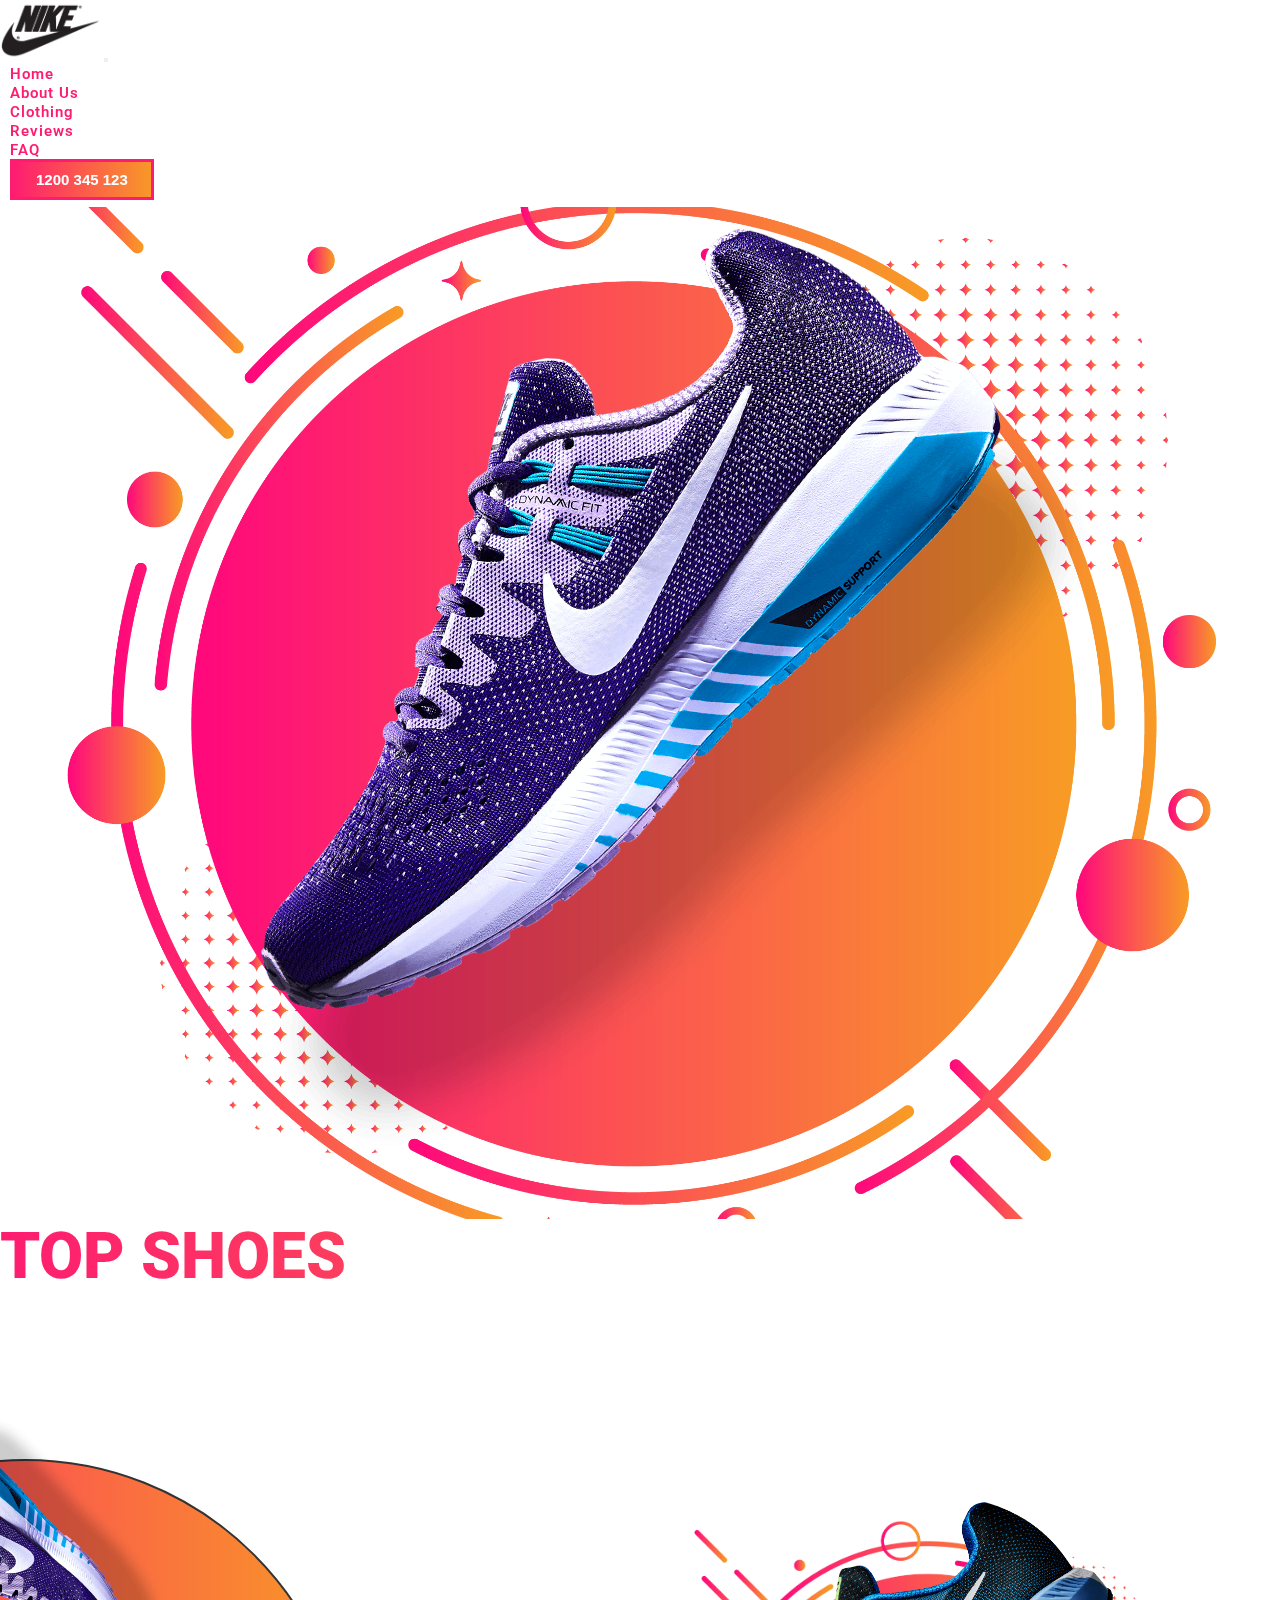
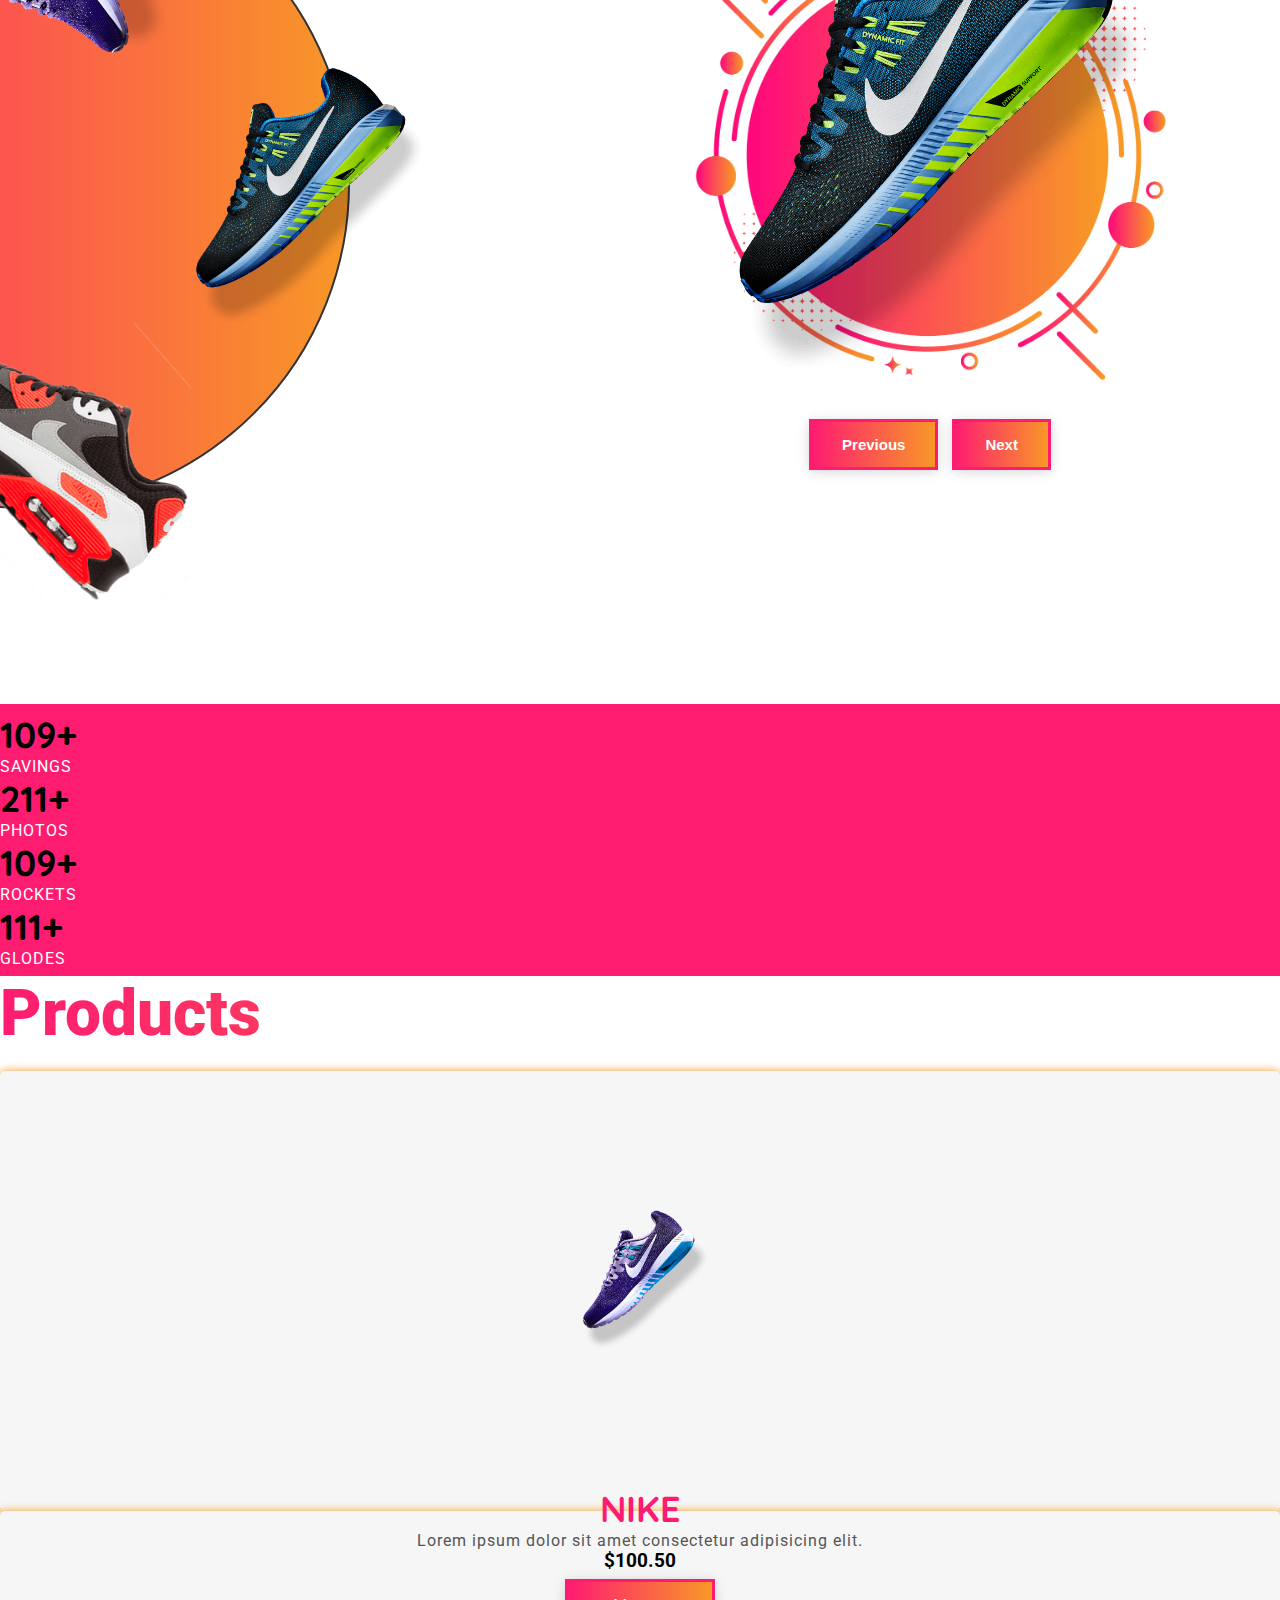
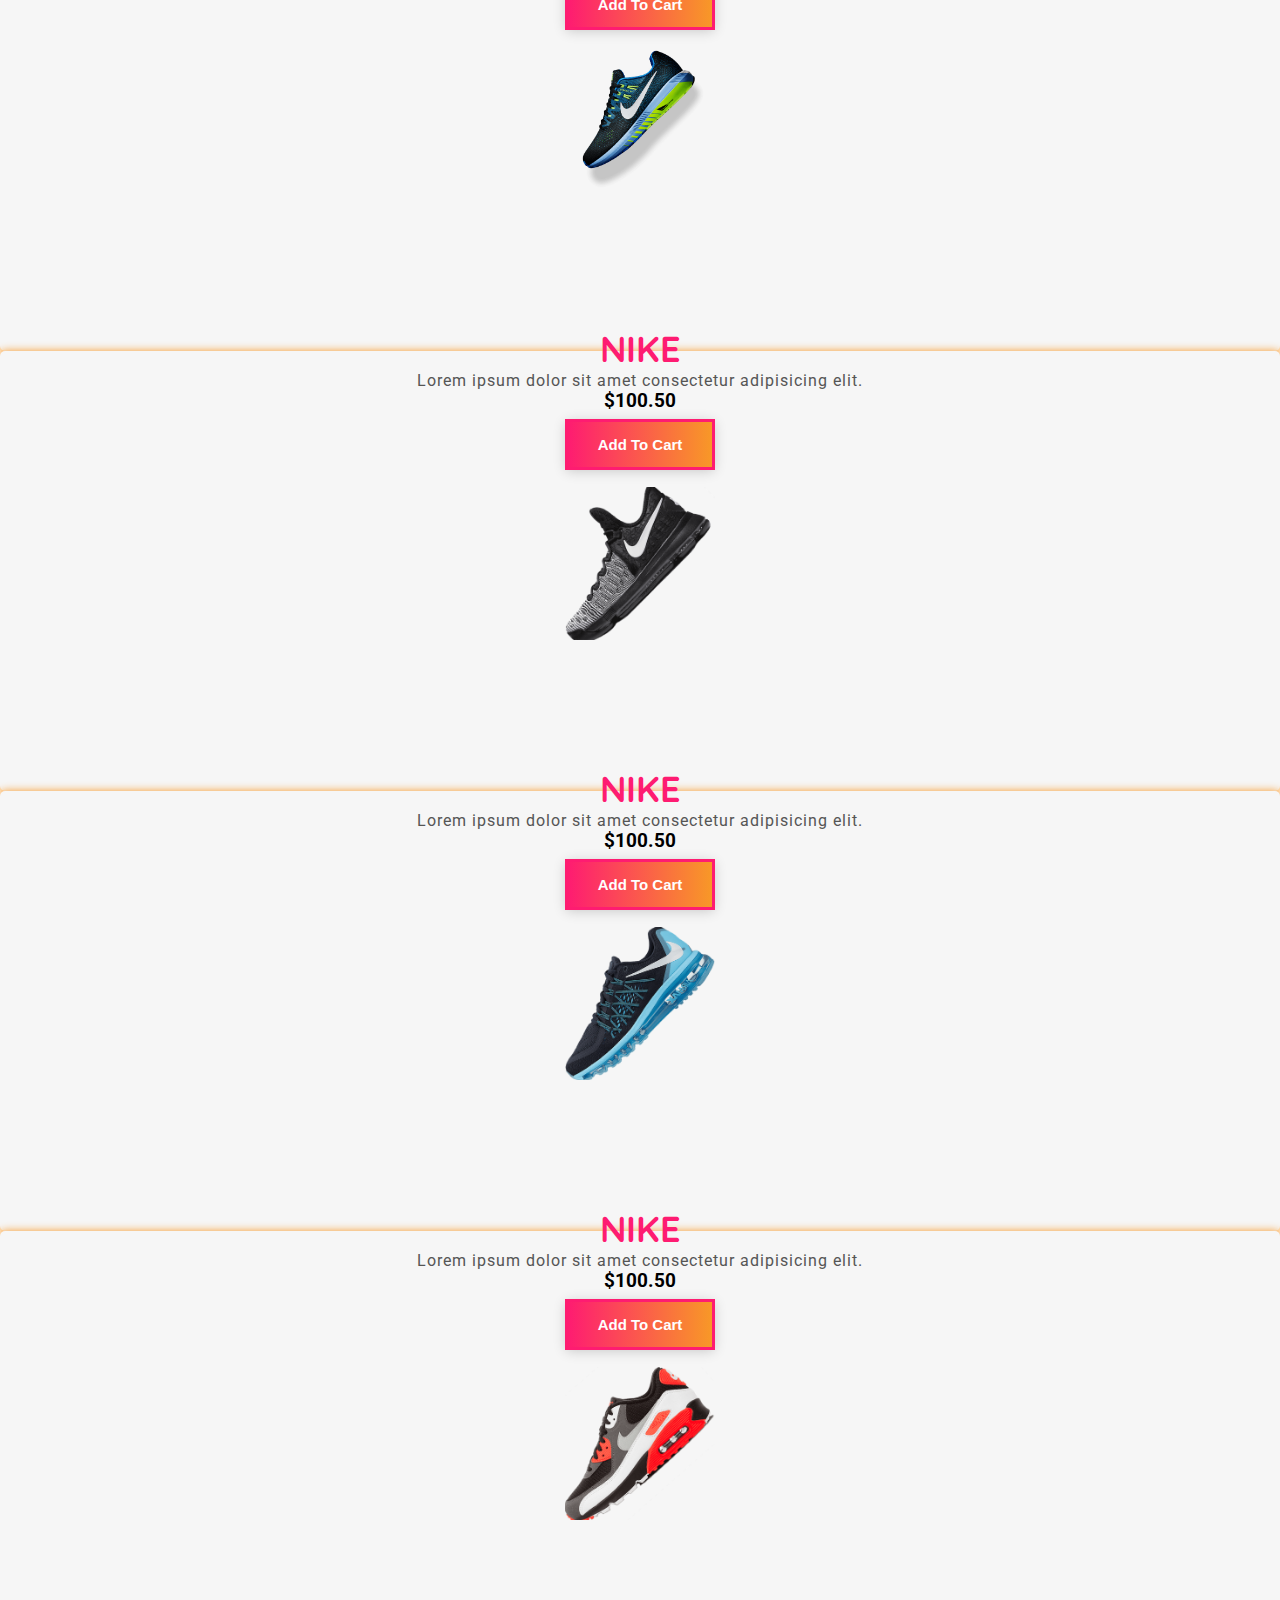
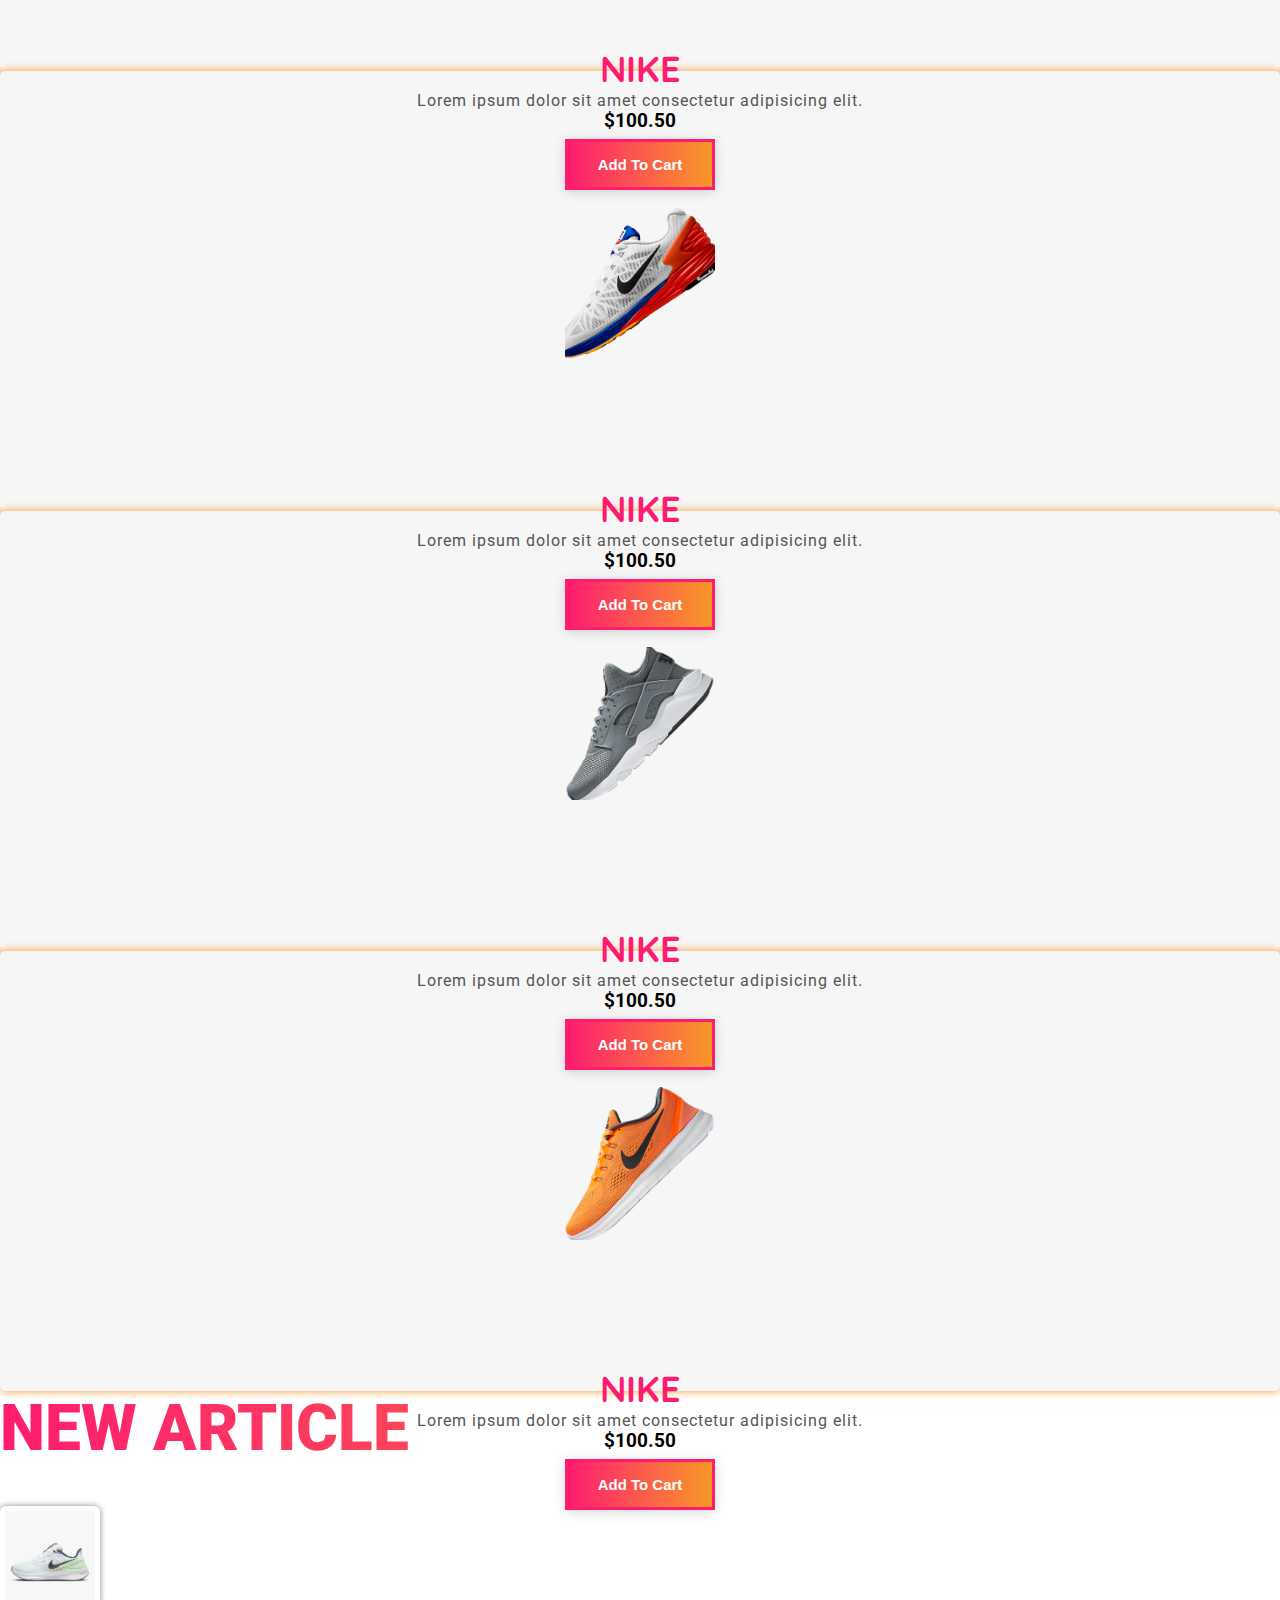
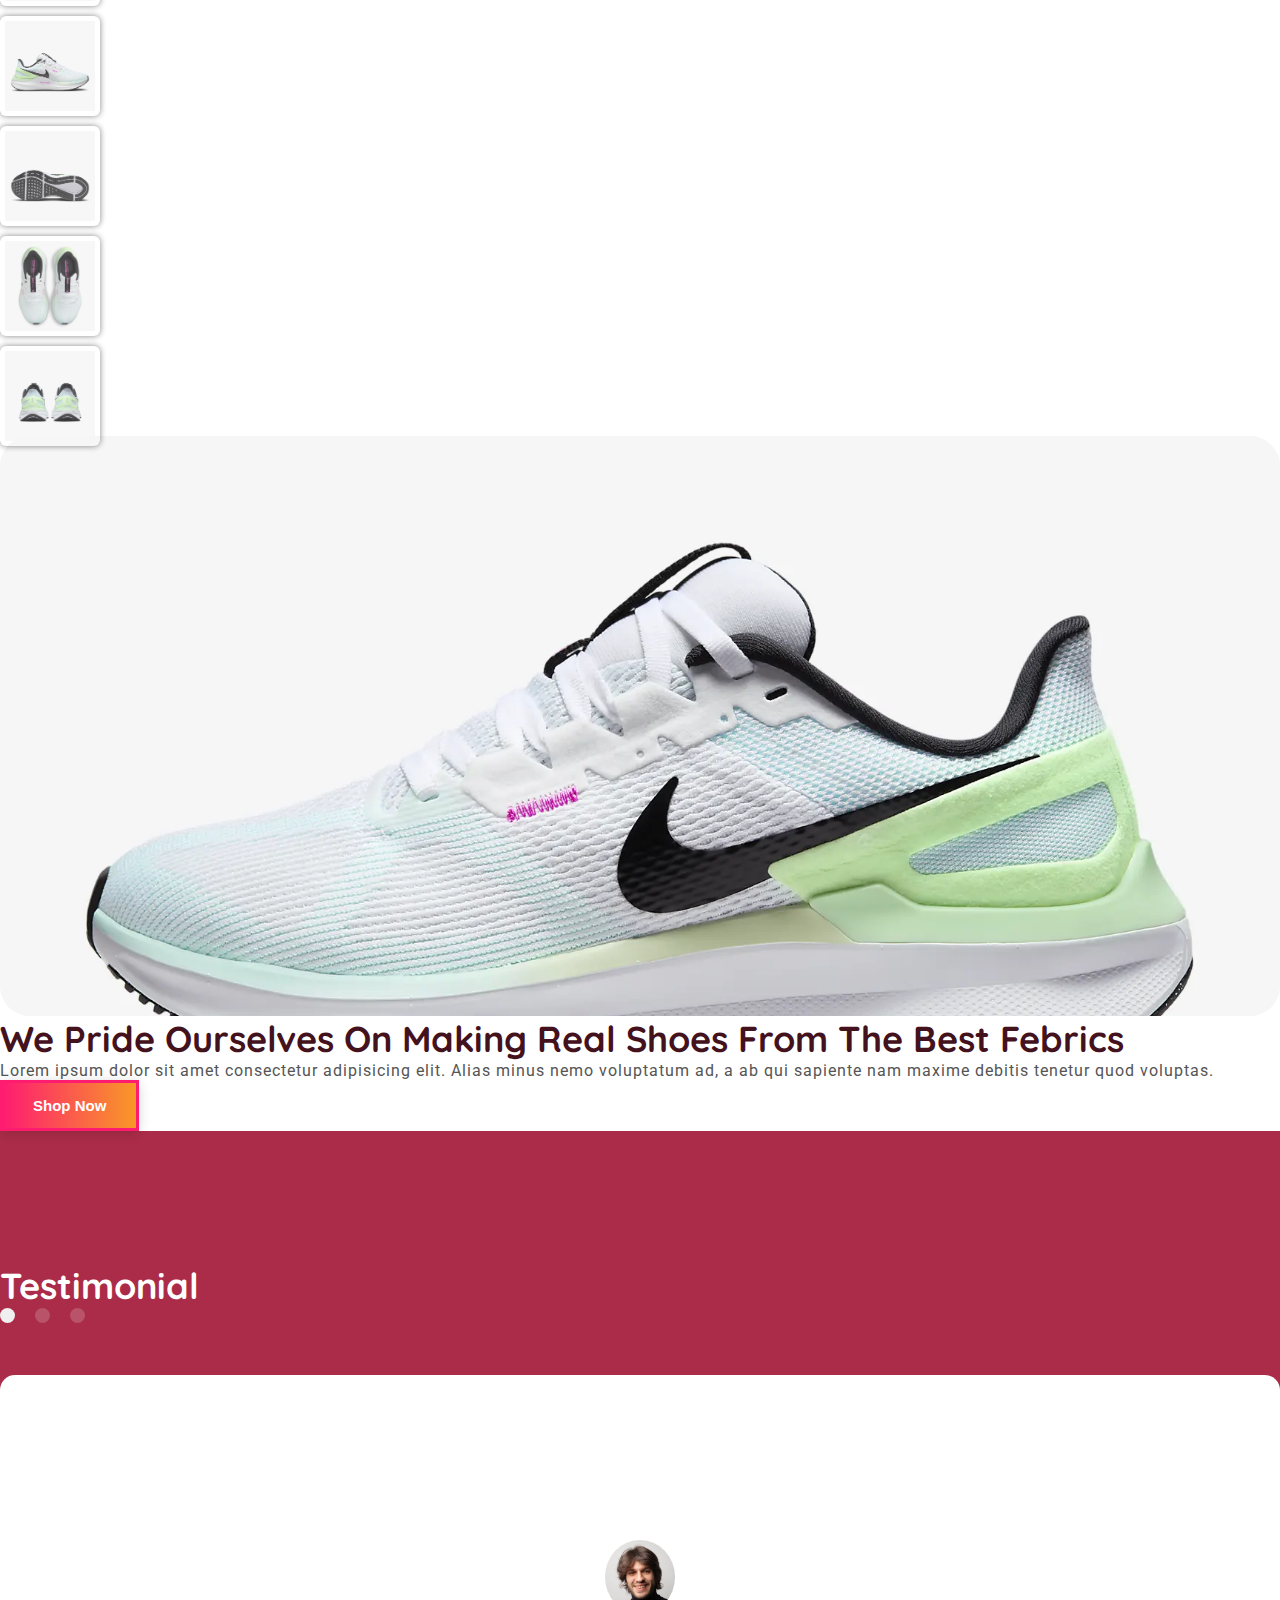
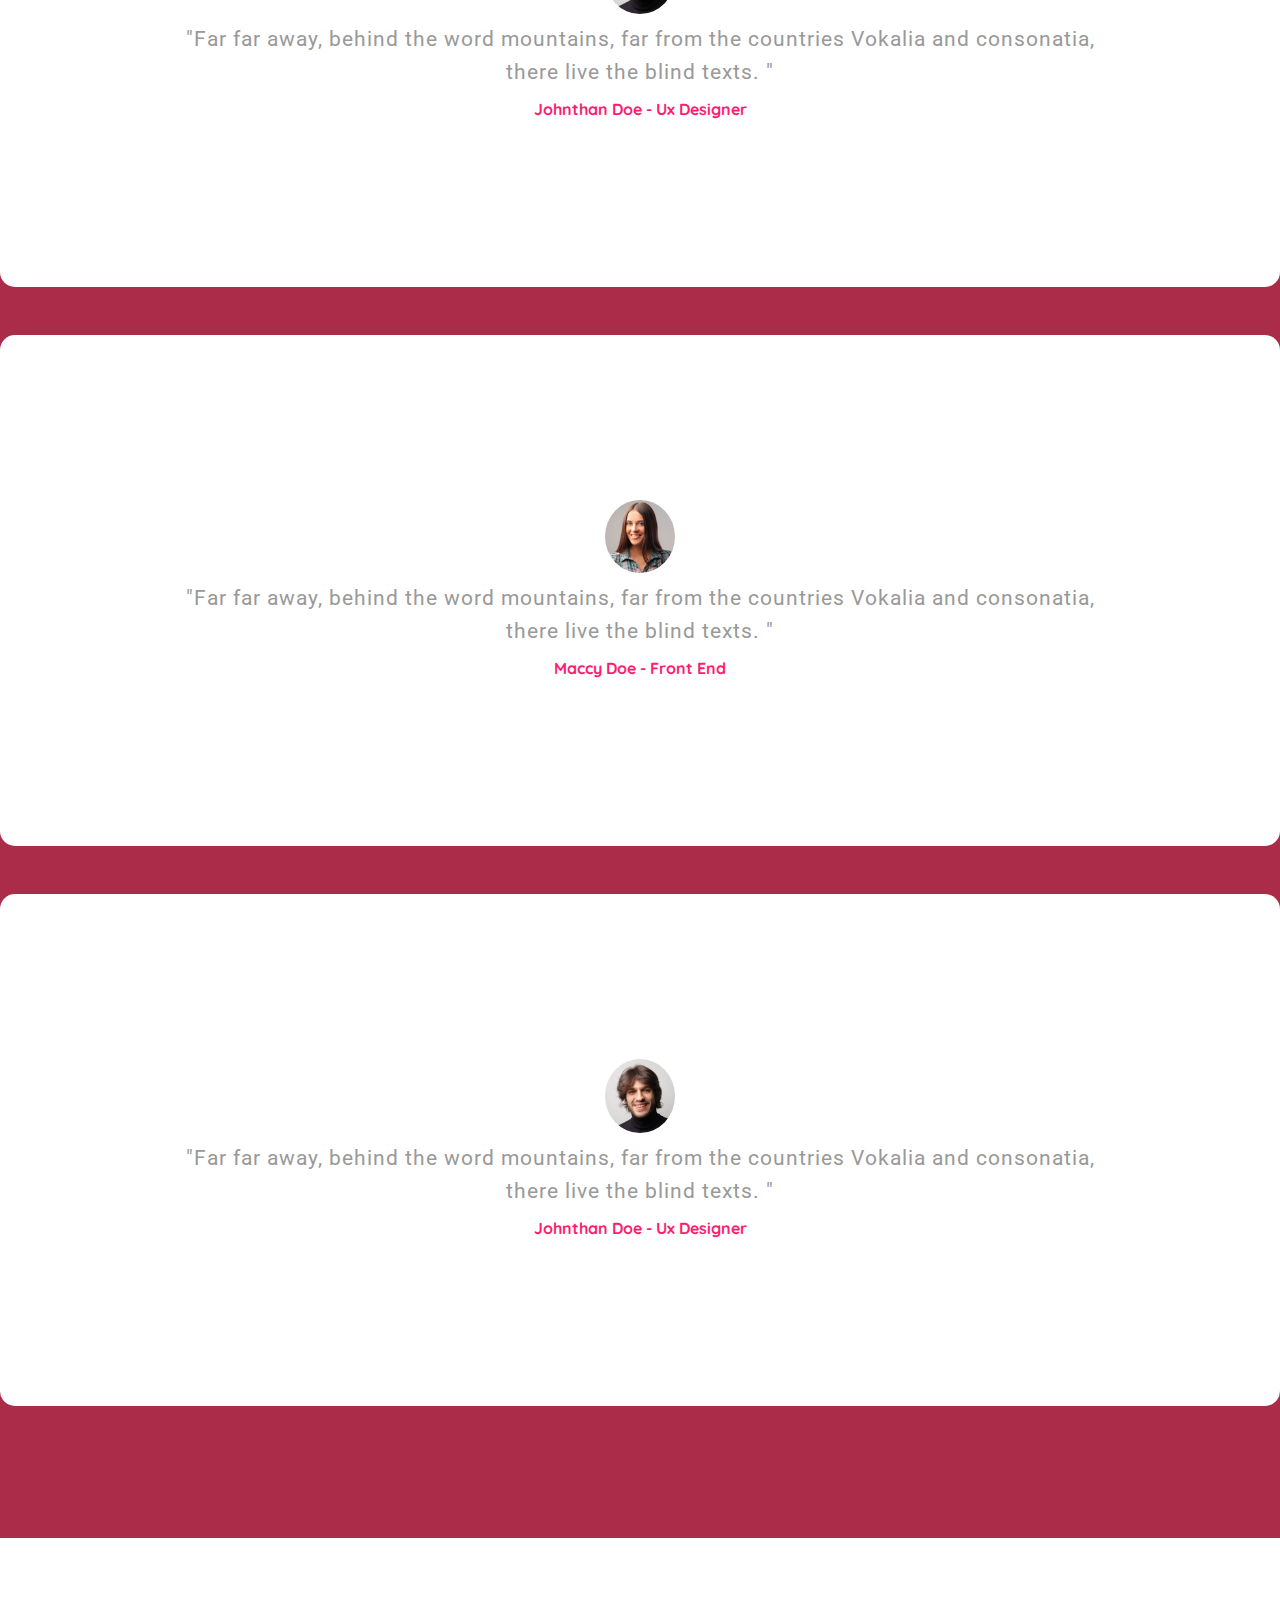
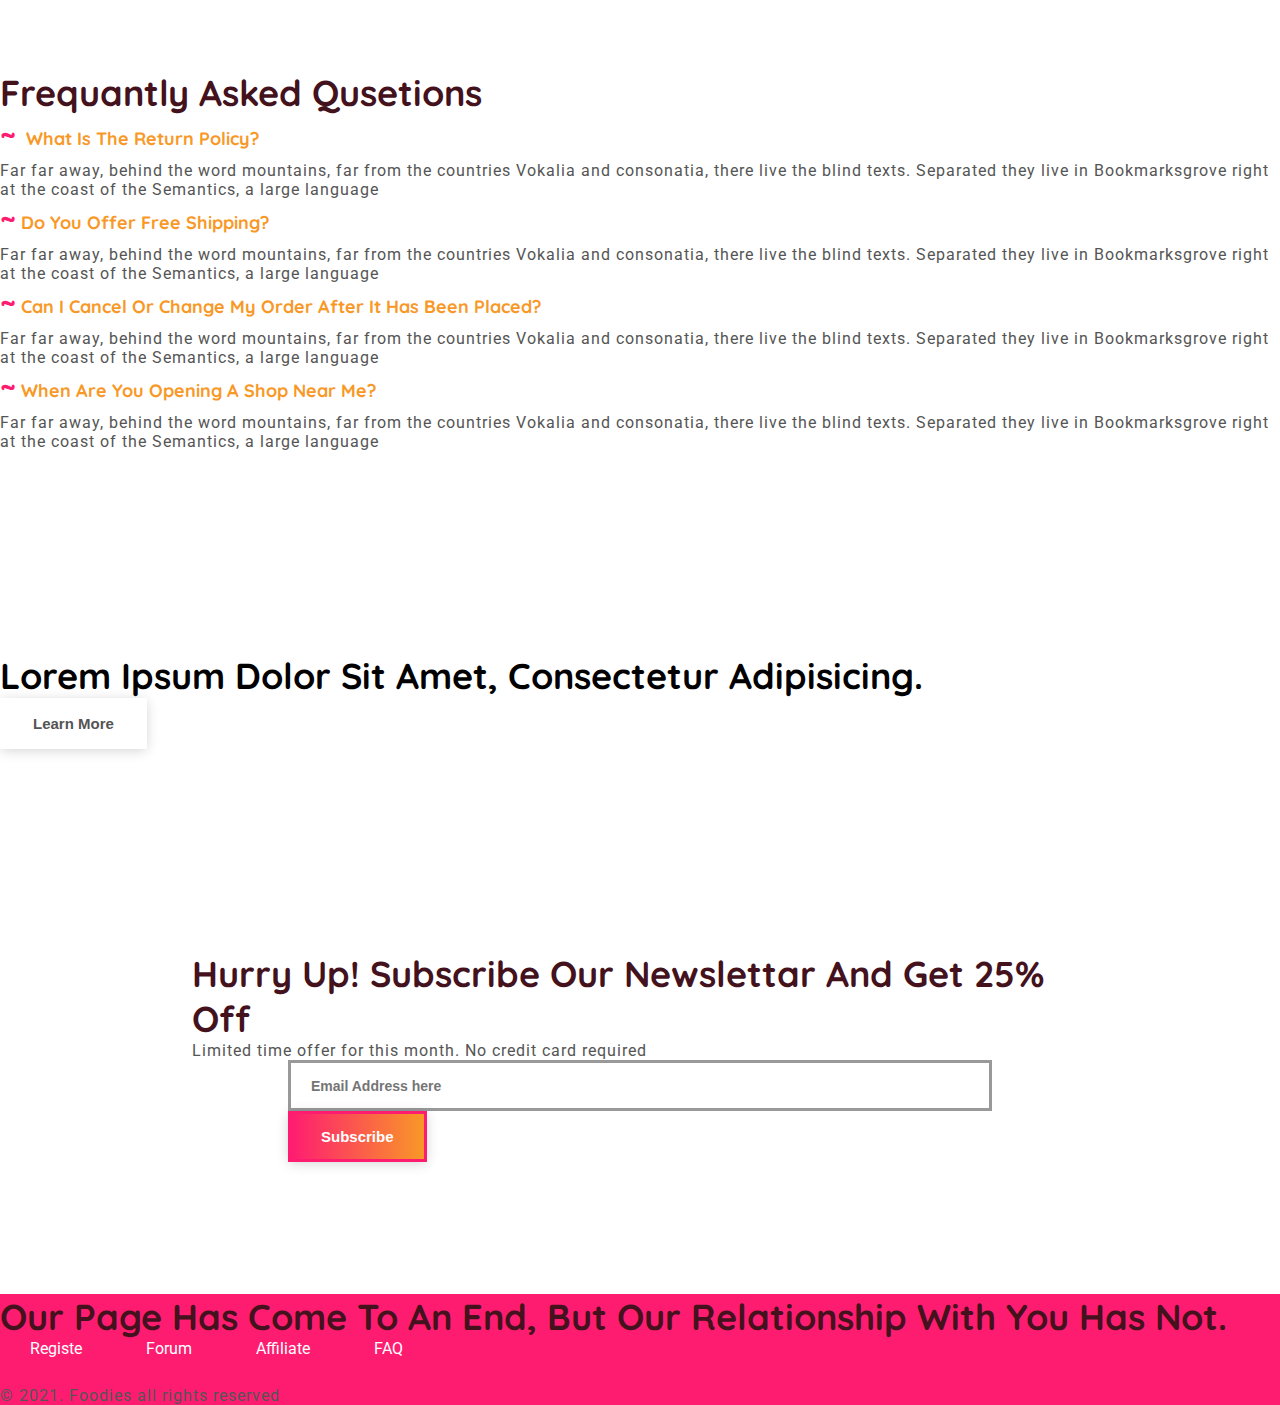
==== commit 01368638: "Some changes" ====
--- a/index.html
+++ b/index.html
@@ -74,6 +74,7 @@
     </div>
   </section>
 
+
   <!-- section-2 top-banner -->
   <section class="top-shoes">
     <h1 class="hero-heading text-center mb-5">
